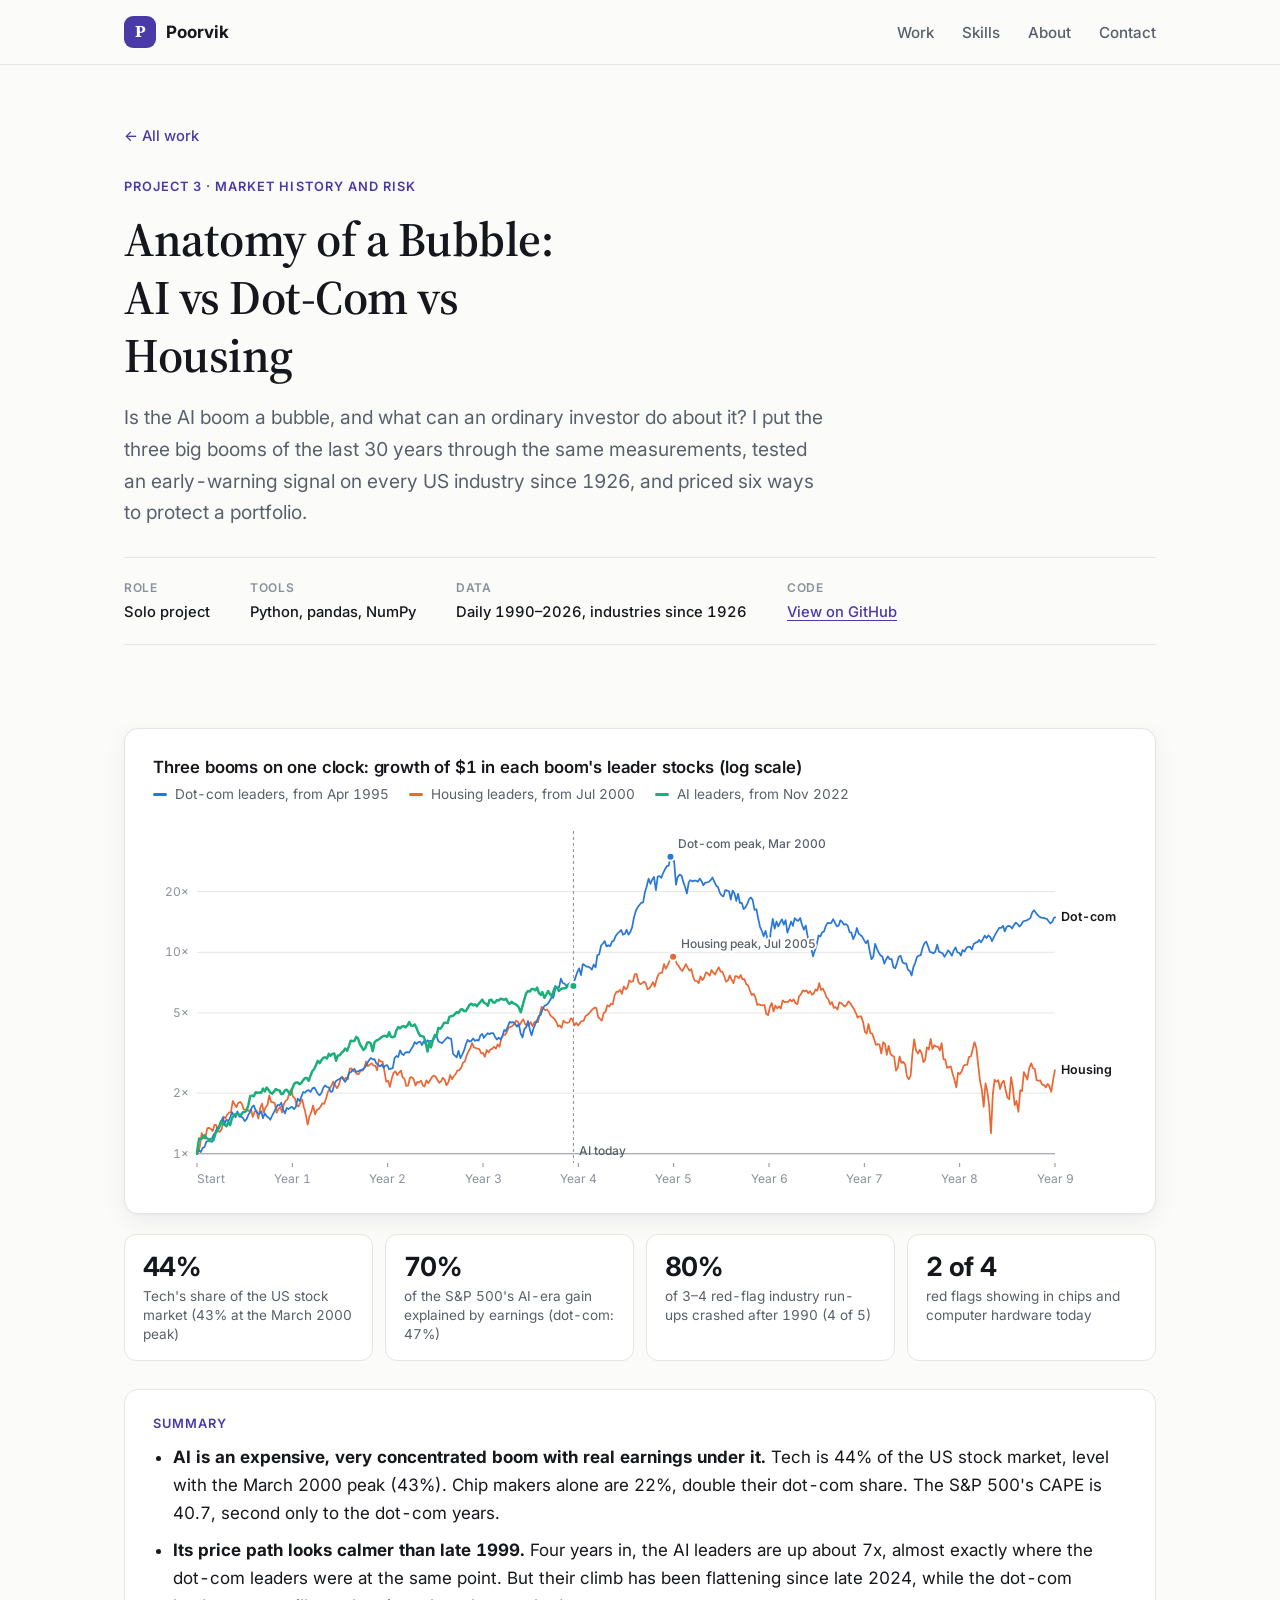
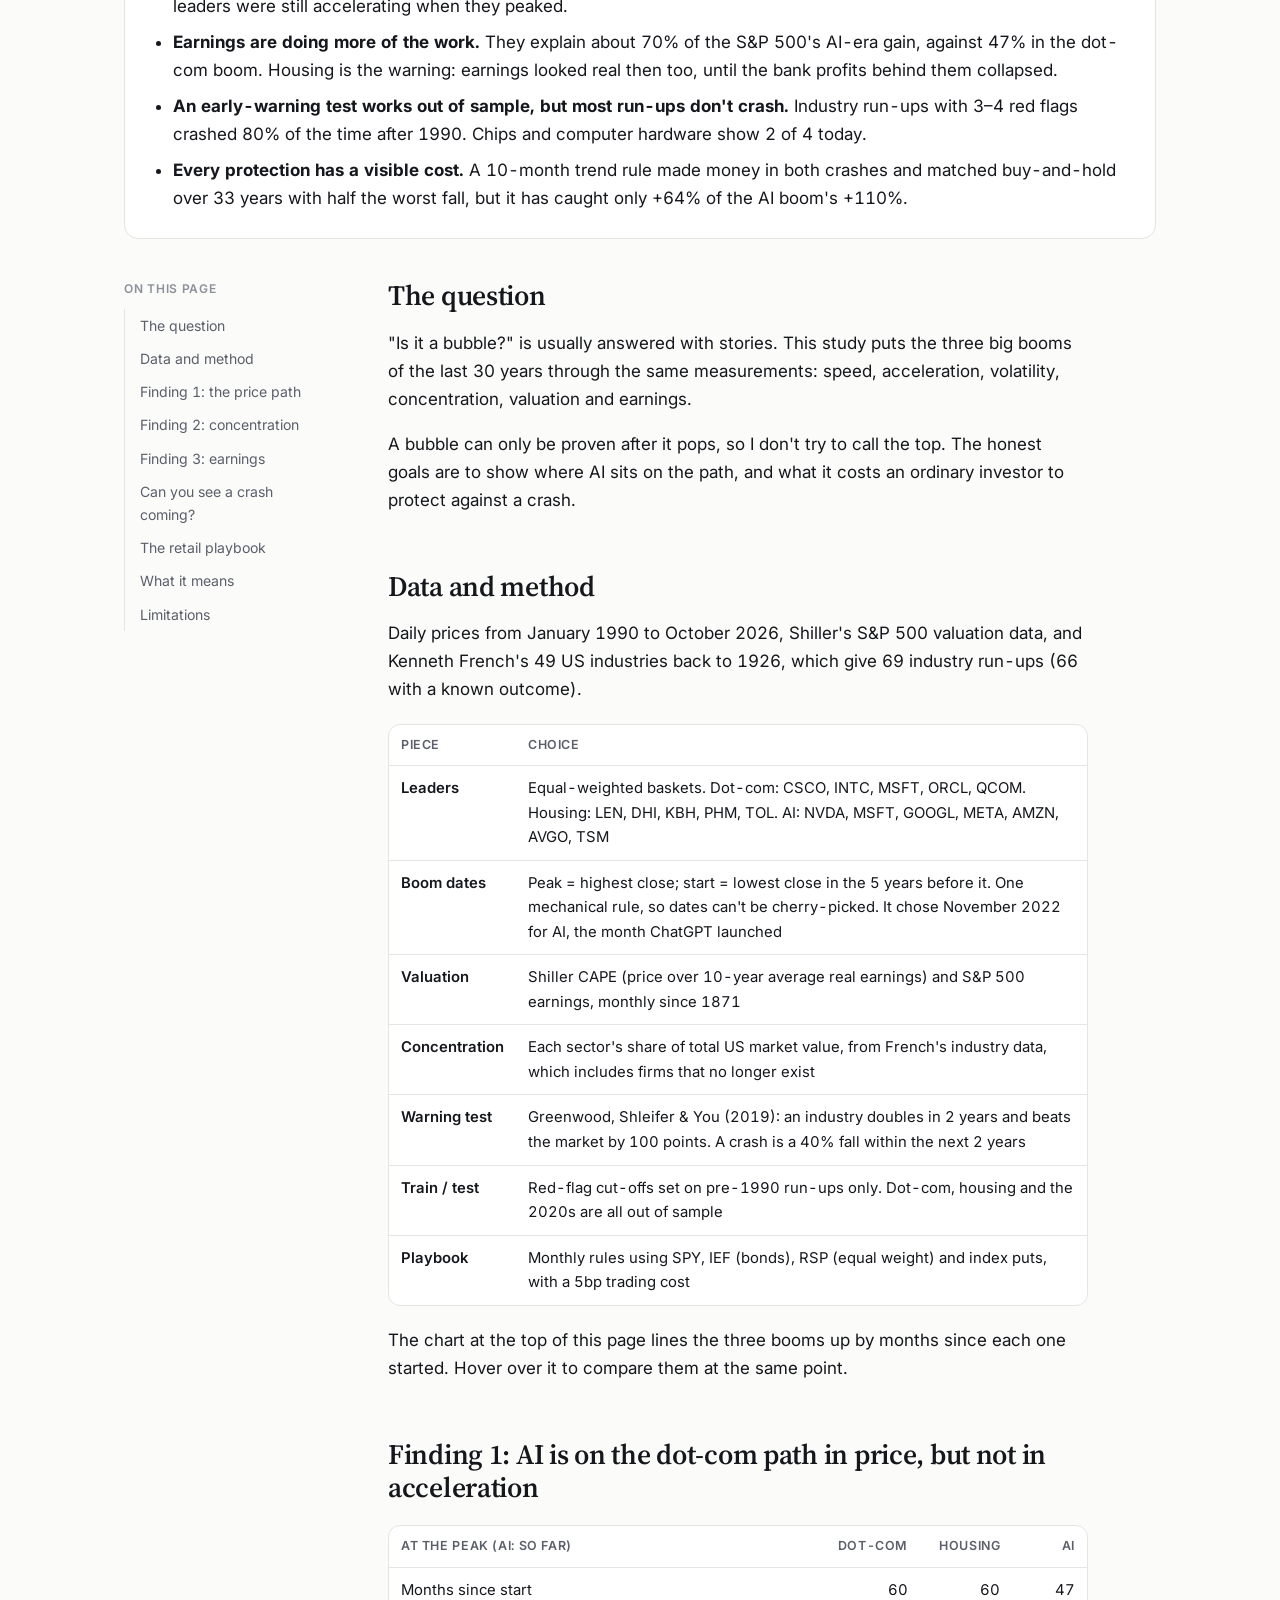
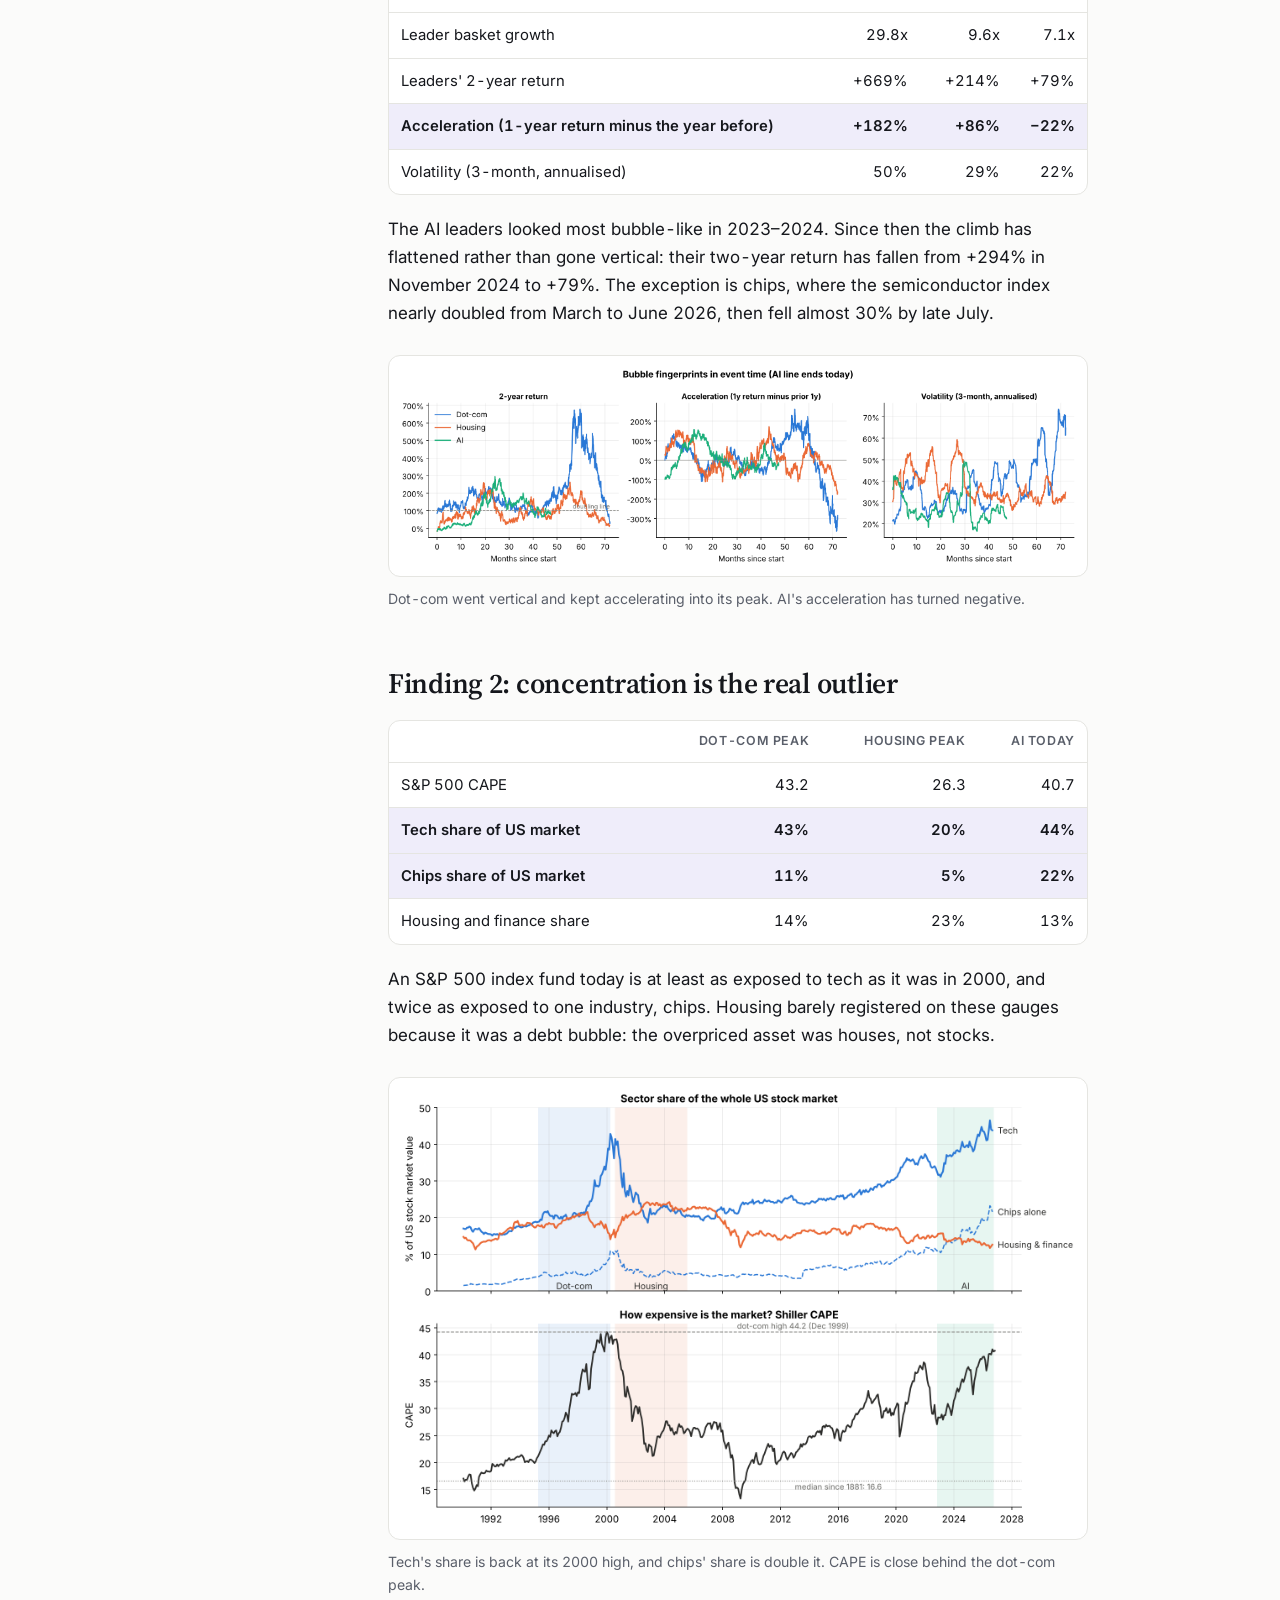
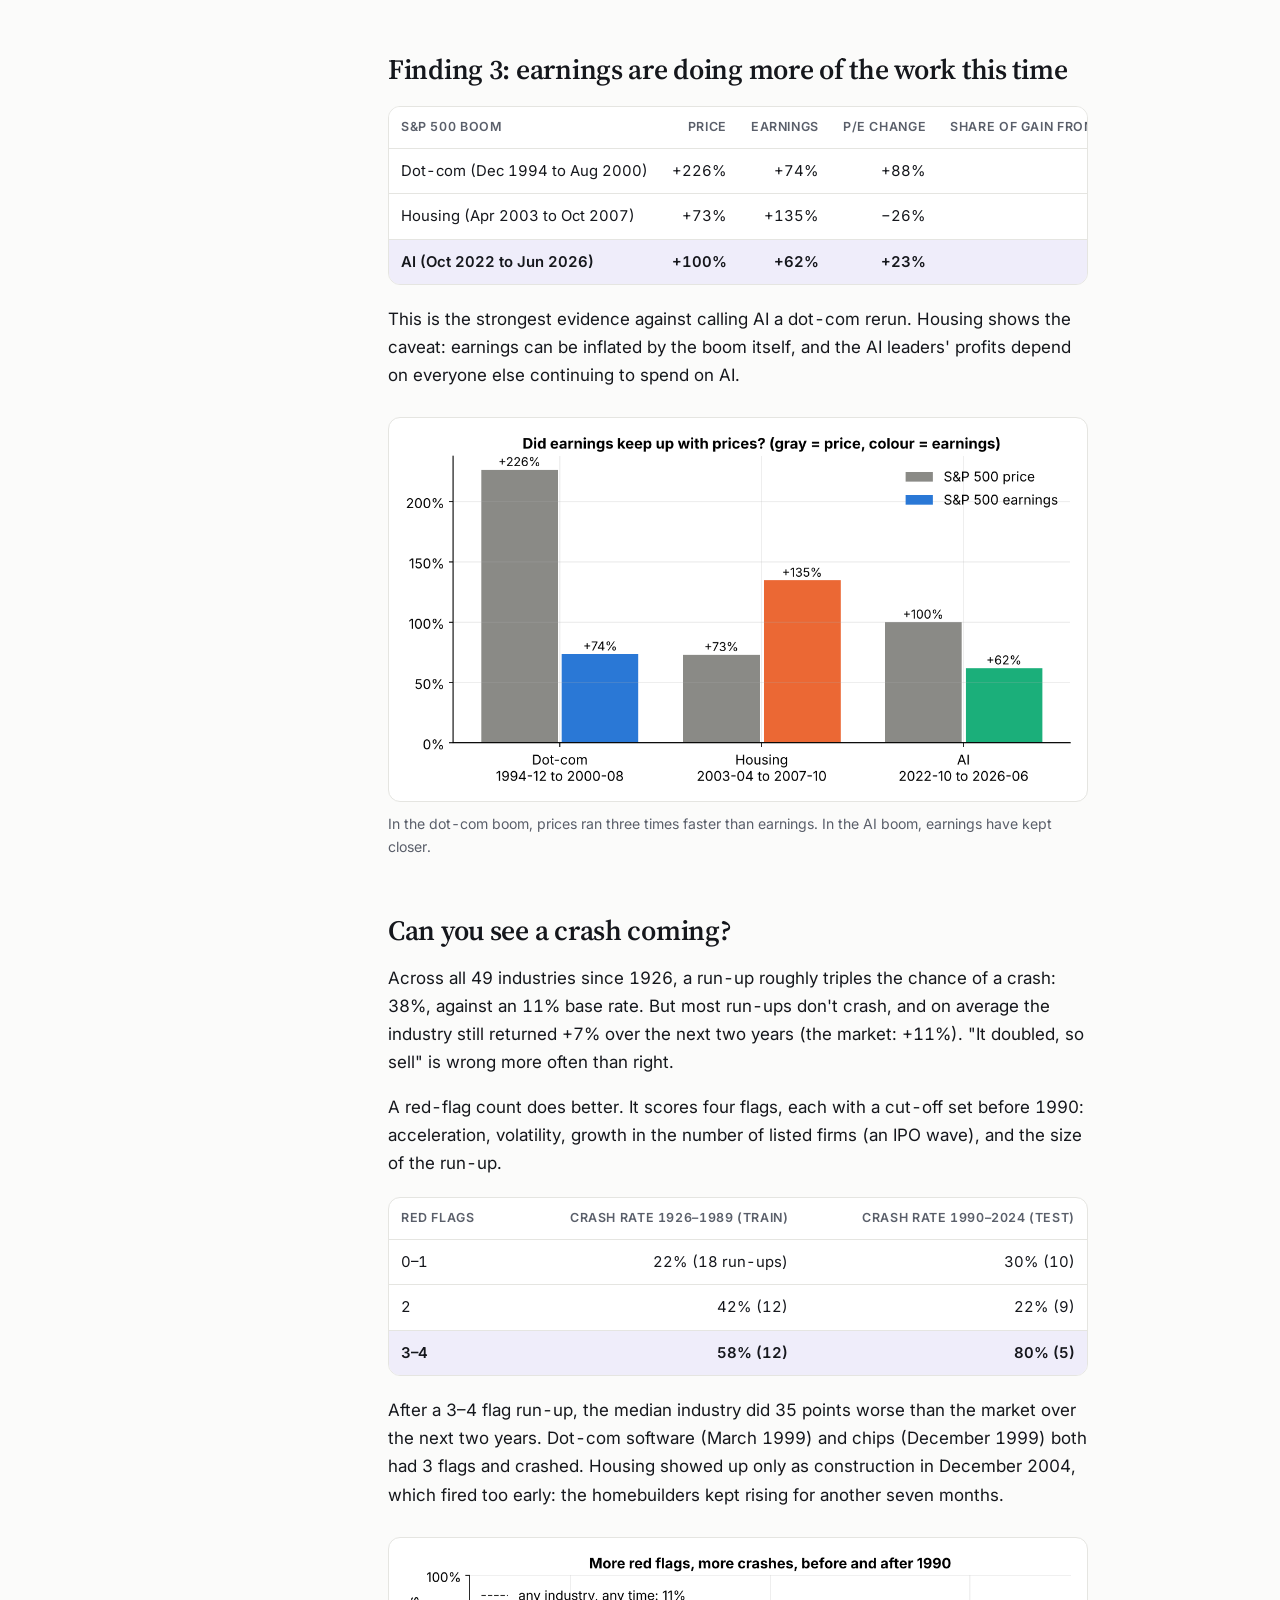
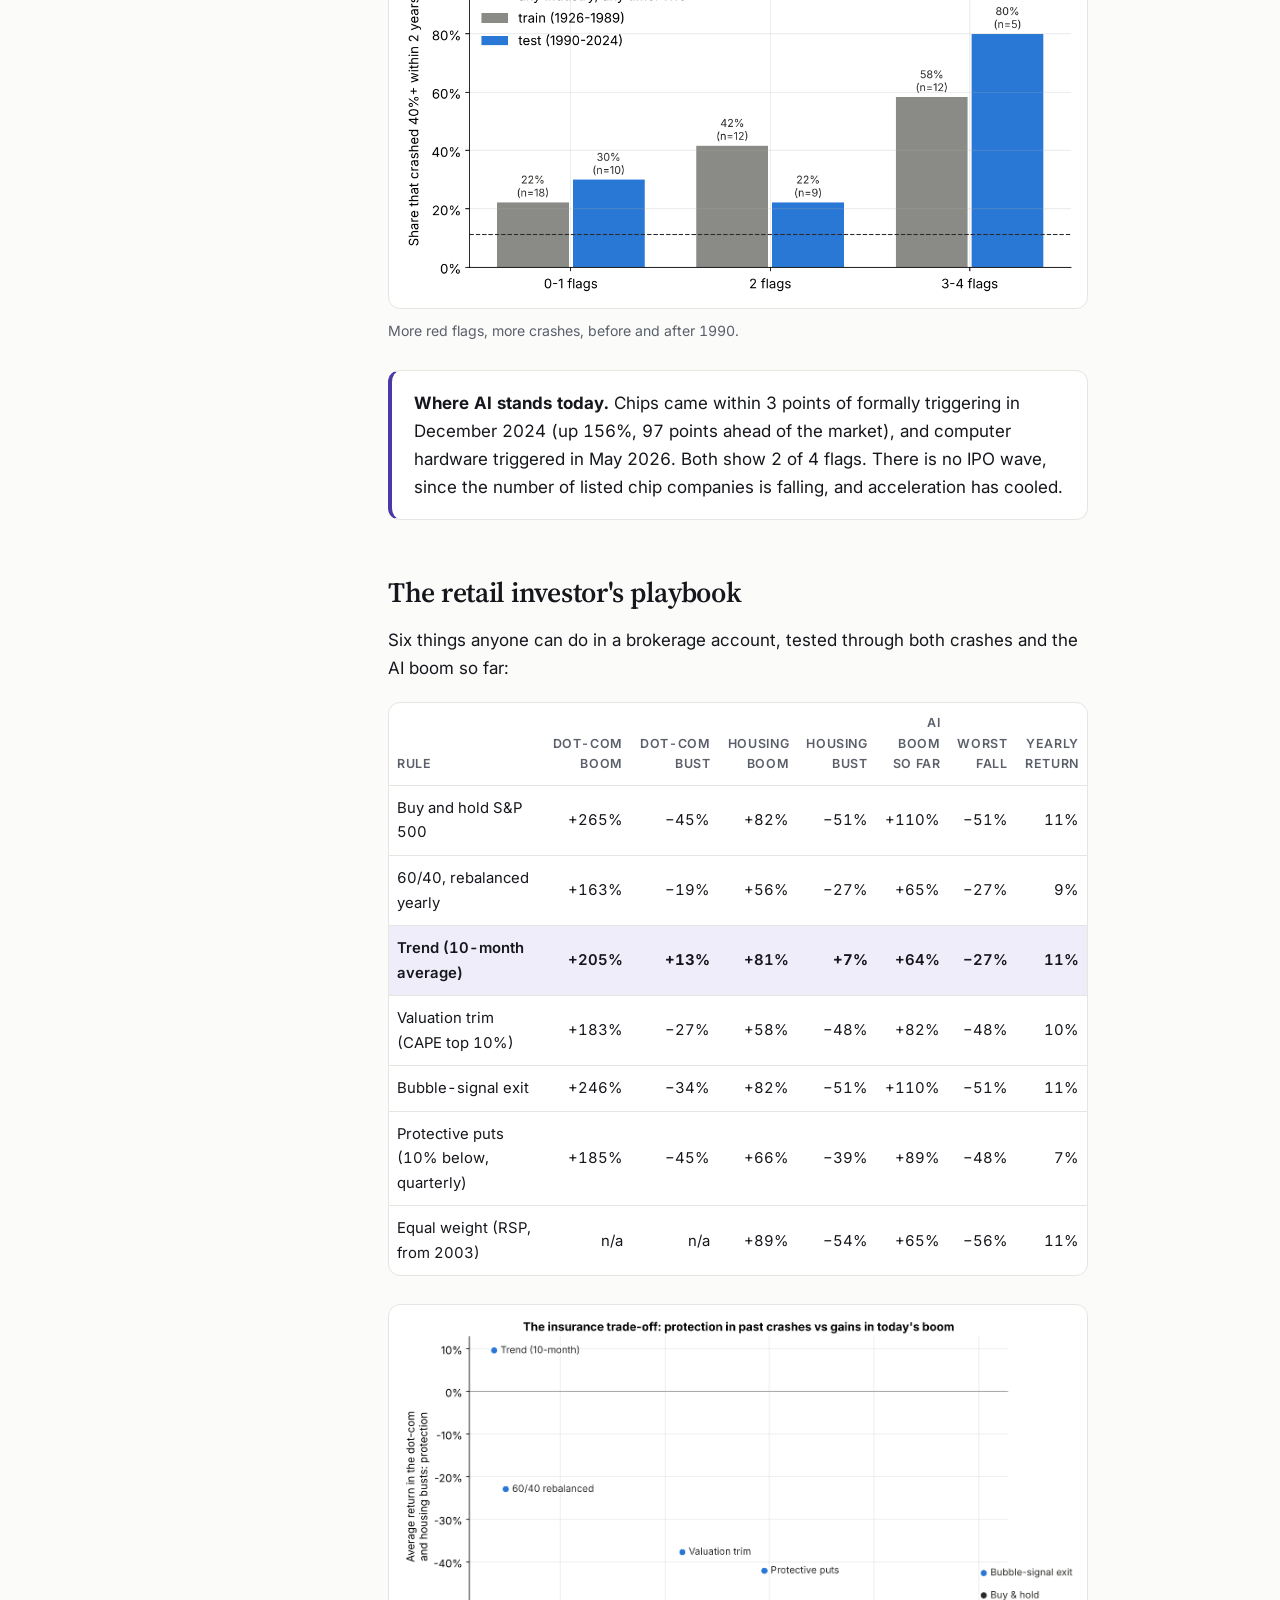
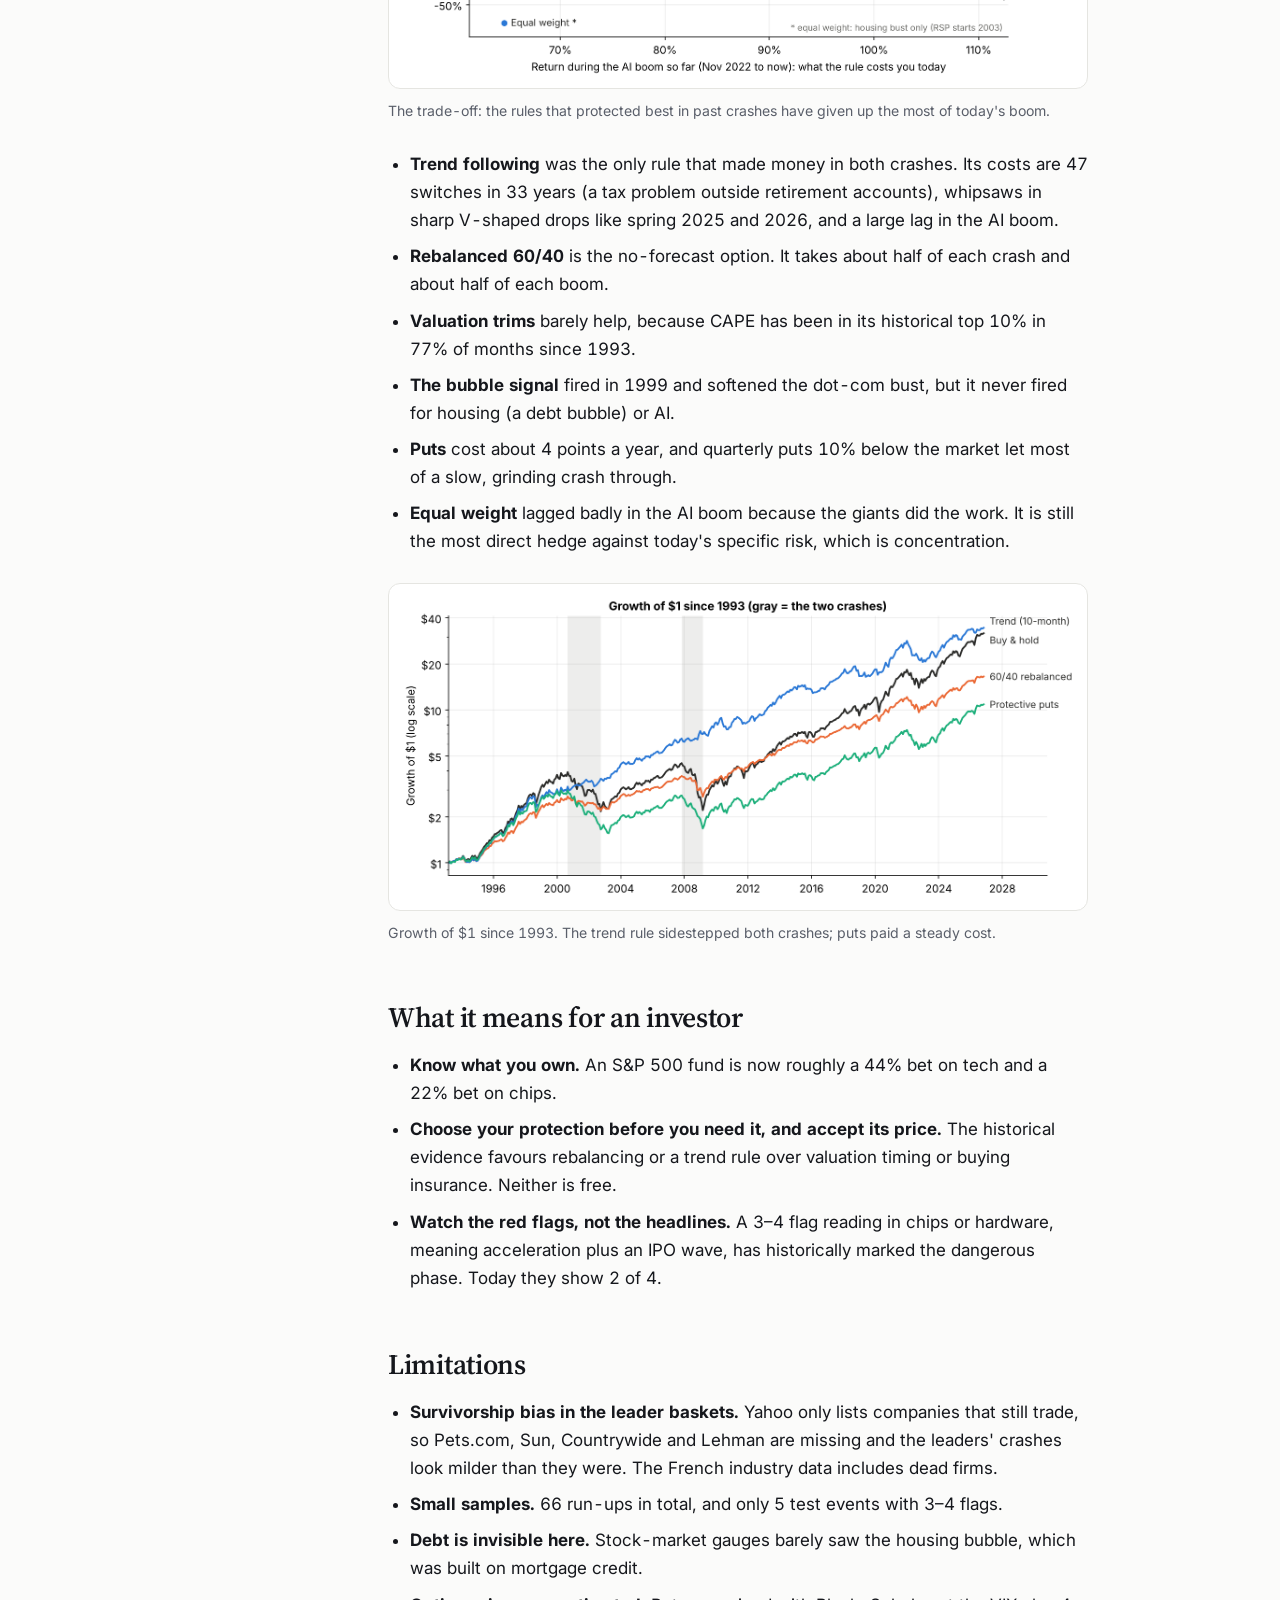
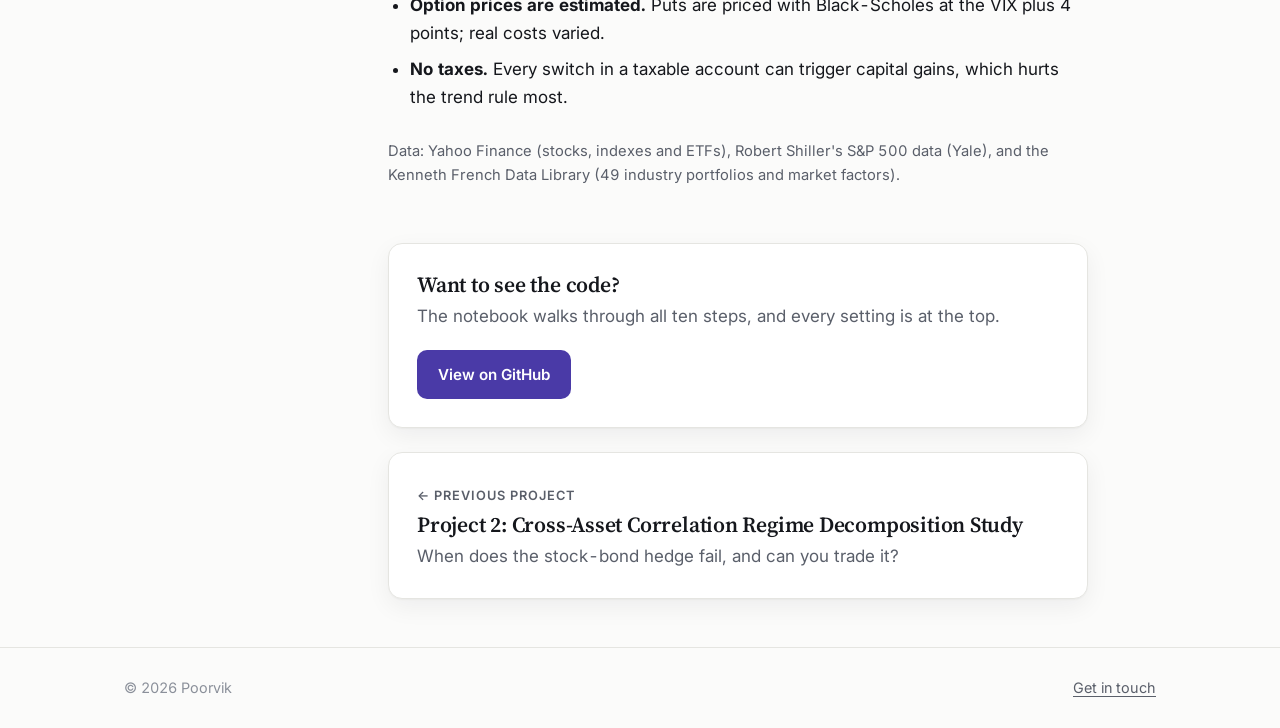
==== ai-bubble.html @ b63a6e94 "project 3 posting" ====
<!DOCTYPE html>
<html lang="en">
<head>
  <meta charset="utf-8">
  <meta name="viewport" content="width=device-width, initial-scale=1">
  <title>Anatomy of a Bubble: AI vs Dot-Com vs Housing | Poorvik</title>
  <meta name="description" content="Is the AI boom a bubble, and what can an ordinary investor do about it? Three booms measured with the same yardsticks, an early-warning test on 100 years of industry data, and a retail protection playbook.">

  <!-- Link preview for LinkedIn, Slack, iMessage etc. -->
  <meta property="og:type" content="article">
  <meta property="og:title" content="Anatomy of a Bubble: AI vs Dot-Com vs Housing | Poorvik">
  <meta property="og:description" content="Is the AI boom a bubble? Three booms on the same yardsticks, an early-warning test since 1926, and what protection really costs.">
  <meta property="og:url" content="https://poorvikmp.github.io/ai-bubble.html">
  <meta property="og:image" content="https://poorvikmp.github.io/images/og-image.png">
  <meta name="twitter:card" content="summary_large_image">

  <link rel="icon" href="favicon.svg" type="image/svg+xml">
  <link rel="preconnect" href="https://fonts.googleapis.com">
  <link rel="preconnect" href="https://fonts.gstatic.com" crossorigin>
  <link href="https://fonts.googleapis.com/css2?family=Inter:wght@400;500;600;700&family=Source+Serif+4:opsz,wght@8..60,600&display=swap" rel="stylesheet">
  <link rel="stylesheet" href="style.css">
</head>
<body>
  <a class="skip" href="#main">Skip to content</a>

  <header class="nav">
    <div class="wrap">
      <a class="brand" href="index.html"><span class="mark">P</span>Poorvik</a>
      <nav aria-label="Main">
        <ul>
          <li><a href="index.html#work">Work</a></li>
          <li class="hide-sm"><a href="index.html#skills">Skills</a></li>
          <li><a href="index.html#about">About</a></li>
          <li><a href="index.html#contact">Contact</a></li>
        </ul>
      </nav>
    </div>
  </header>

  <main id="main" class="wrap">

    <div class="case-head">
      <a class="back" href="index.html#work">← All work</a>
      <p class="eyebrow">Project 3 · Market history and risk</p>
      <h1>Anatomy of a Bubble: AI vs <span class="nowrap">Dot-Com</span> vs Housing</h1>
      <p class="lede">Is the AI boom a bubble, and what can an ordinary investor do about it? I put the three big booms of the last 30 years through the same measurements, tested an early-warning signal on every US industry since 1926, and priced six ways to protect a portfolio.</p>
      <dl class="meta">
        <div><dt>Role</dt><dd>Solo project</dd></div>
        <div><dt>Tools</dt><dd>Python, pandas, NumPy</dd></div>
        <div><dt>Data</dt><dd>Daily 1990–2026, industries since 1926</dd></div>
        <!-- EDIT: create this repo on GitHub so the link works -->
        <div><dt>Code</dt><dd><a href="https://github.com/poorvikmp/ai-bubble">View on GitHub</a></dd></div>
      </dl>
    </div>

    <!-- Interactive chart: hover (or tap) to compare the three booms at the same point -->
    <div class="hero-chart panel">
      <h2>Three booms on one clock: growth of $1 in each boom's leader stocks (log scale)</h2>
      <div class="chart-legend">
        <span><i class="sw s-dotcom"></i>Dot-com leaders, from Apr 1995</span>
        <span><i class="sw s-housing"></i>Housing leaders, from Jul 2000</span>
        <span><i class="sw s-ai"></i>AI leaders, from Nov 2022</span>
      </div>
      <div class="chart" data-race-chart></div>
    </div>

    <div class="stats">
      <div class="stat"><div class="num">44%</div><div class="label">Tech's share of the US stock market (43% at the March 2000 peak)</div></div>
      <div class="stat"><div class="num">70%</div><div class="label">of the S&amp;P 500's AI-era gain explained by earnings (dot-com: 47%)</div></div>
      <div class="stat"><div class="num">80%</div><div class="label">of 3–4 red-flag industry run-ups crashed after 1990 (4 of 5)</div></div>
      <div class="stat"><div class="num">2 of 4</div><div class="label">red flags showing in chips and computer hardware today</div></div>
    </div>

    <div class="tldr panel">
      <h2>Summary</h2>
      <ul>
        <li><strong>AI is an expensive, very concentrated boom with real earnings under it.</strong> Tech is 44% of the US stock market, level with the March 2000 peak (43%). Chip makers alone are 22%, double their dot-com share. The S&amp;P 500's CAPE is 40.7, second only to the dot-com years.</li>
        <li><strong>Its price path looks calmer than late 1999.</strong> Four years in, the AI leaders are up about 7x, almost exactly where the dot-com leaders were at the same point. But their climb has been flattening since late 2024, while the dot-com leaders were still accelerating when they peaked.</li>
        <li><strong>Earnings are doing more of the work.</strong> They explain about 70% of the S&amp;P 500's AI-era gain, against 47% in the dot-com boom. Housing is the warning: earnings looked real then too, until the bank profits behind them collapsed.</li>
        <li><strong>An early-warning test works out of sample, but most run-ups don't crash.</strong> Industry run-ups with 3–4 red flags crashed 80% of the time after 1990. Chips and computer hardware show 2 of 4 today.</li>
        <li><strong>Every protection has a visible cost.</strong> A 10-month trend rule made money in both crashes and matched buy-and-hold over 33 years with half the worst fall, but it has caught only +64% of the AI boom's +110%.</li>
      </ul>
    </div>

    <div class="case-body">
      <aside class="toc" aria-label="On this page">
        <p>On this page</p>
        <ol>
          <li><a href="#question">The question</a></li>
          <li><a href="#method">Data and method</a></li>
          <li><a href="#f1">Finding 1: the price path</a></li>
          <li><a href="#f2">Finding 2: concentration</a></li>
          <li><a href="#f3">Finding 3: earnings</a></li>
          <li><a href="#warning">Can you see a crash coming?</a></li>
          <li><a href="#playbook">The retail playbook</a></li>
          <li><a href="#meaning">What it means</a></li>
          <li><a href="#limits">Limitations</a></li>
        </ol>
      </aside>

      <article class="article">

        <h2 id="question">The question</h2>
        <p>"Is it a bubble?" is usually answered with stories. This study puts the three big booms of the last 30 years through the same measurements: speed, acceleration, volatility, concentration, valuation and earnings.</p>
        <p>A bubble can only be proven after it pops, so I don't try to call the top. The honest goals are to show where AI sits on the path, and what it costs an ordinary investor to protect against a crash.</p>

        <h2 id="method">Data and method</h2>
        <p>Daily prices from January 1990 to October 2026, Shiller's S&amp;P 500 valuation data, and Kenneth French's 49 US industries back to 1926, which give 69 industry run-ups (66 with a known outcome).</p>
        <div class="table-scroll">
          <table class="wrap-cells">
            <thead><tr><th>Piece</th><th>Choice</th></tr></thead>
            <tbody>
              <tr><td>Leaders</td><td>Equal-weighted baskets. Dot-com: CSCO, INTC, MSFT, ORCL, QCOM. Housing: LEN, DHI, KBH, PHM, TOL. AI: NVDA, MSFT, GOOGL, META, AMZN, AVGO, TSM</td></tr>
              <tr><td>Boom dates</td><td>Peak = highest close; start = lowest close in the 5 years before it. One mechanical rule, so dates can't be cherry-picked. It chose November 2022 for AI, the month ChatGPT launched</td></tr>
              <tr><td>Valuation</td><td>Shiller CAPE (price over 10-year average real earnings) and S&amp;P 500 earnings, monthly since 1871</td></tr>
              <tr><td>Concentration</td><td>Each sector's share of total US market value, from French's industry data, which includes firms that no longer exist</td></tr>
              <tr><td>Warning test</td><td>Greenwood, Shleifer &amp; You (2019): an industry doubles in 2 years and beats the market by 100 points. A crash is a 40% fall within the next 2 years</td></tr>
              <tr><td>Train / test</td><td>Red-flag cut-offs set on pre-1990 run-ups only. Dot-com, housing and the 2020s are all out of sample</td></tr>
              <tr><td>Playbook</td><td>Monthly rules using SPY, IEF (bonds), RSP (equal weight) and index puts, with a 5bp trading cost</td></tr>
            </tbody>
          </table>
        </div>
        <p>The chart at the top of this page lines the three booms up by months since each one started. Hover over it to compare them at the same point.</p>

        <h2 id="f1">Finding 1: AI is on the dot-com path in price, but not in acceleration</h2>
        <div class="table-scroll">
          <table>
            <thead><tr><th>At the peak (AI: so far)</th><th>Dot-com</th><th>Housing</th><th>AI</th></tr></thead>
            <tbody>
              <tr><td>Months since start</td><td>60</td><td>60</td><td>47</td></tr>
              <tr><td>Leader basket growth</td><td>29.8x</td><td>9.6x</td><td>7.1x</td></tr>
              <tr><td>Leaders' 2-year return</td><td>+669%</td><td>+214%</td><td>+79%</td></tr>
              <tr class="highlight"><td>Acceleration (1-year return minus the year before)</td><td>+182%</td><td>+86%</td><td>−22%</td></tr>
              <tr><td>Volatility (3-month, annualised)</td><td>50%</td><td>29%</td><td>22%</td></tr>
            </tbody>
          </table>
        </div>
        <p>The AI leaders looked most bubble-like in 2023–2024. Since then the climb has flattened rather than gone vertical: their two-year return has fallen from +294% in November 2024 to +79%. The exception is chips, where the semiconductor index nearly doubled from March to June 2026, then fell almost 30% by late July.</p>
        <figure>
          <img src="images/p3_2_fingerprints.png" alt="Three panels comparing the dot-com, housing and AI leaders by months since each boom started: two-year return, acceleration and volatility" loading="lazy">
          <figcaption>Dot-com went vertical and kept accelerating into its peak. AI's acceleration has turned negative.</figcaption>
        </figure>

        <h2 id="f2">Finding 2: concentration is the real outlier</h2>
        <div class="table-scroll">
          <table>
            <thead><tr><th></th><th>Dot-com peak</th><th>Housing peak</th><th>AI today</th></tr></thead>
            <tbody>
              <tr><td>S&amp;P 500 CAPE</td><td>43.2</td><td>26.3</td><td>40.7</td></tr>
              <tr class="highlight"><td>Tech share of US market</td><td>43%</td><td>20%</td><td>44%</td></tr>
              <tr class="highlight"><td>Chips share of US market</td><td>11%</td><td>5%</td><td>22%</td></tr>
              <tr><td>Housing and finance share</td><td>14%</td><td>23%</td><td>13%</td></tr>
            </tbody>
          </table>
        </div>
        <p>An S&amp;P 500 index fund today is at least as exposed to tech as it was in 2000, and twice as exposed to one industry, chips. Housing barely registered on these gauges because it was a debt bubble: the overpriced asset was houses, not stocks.</p>
        <figure>
          <img src="images/p3_3_concentration_valuation.png" alt="Two panels from 1990 to 2026: tech, chips and housing-and-finance shares of the US stock market, and the Shiller CAPE ratio, with the three booms shaded" loading="lazy">
          <figcaption>Tech's share is back at its 2000 high, and chips' share is double it. CAPE is close behind the dot-com peak.</figcaption>
        </figure>

        <h2 id="f3">Finding 3: earnings are doing more of the work this time</h2>
        <div class="table-scroll">
          <table>
            <thead><tr><th>S&amp;P 500 boom</th><th>Price</th><th>Earnings</th><th>P/E change</th><th>Share of gain from earnings</th></tr></thead>
            <tbody>
              <tr><td>Dot-com (Dec 1994 to Aug 2000)</td><td>+226%</td><td>+74%</td><td>+88%</td><td>47%</td></tr>
              <tr><td>Housing (Apr 2003 to Oct 2007)</td><td>+73%</td><td>+135%</td><td>−26%</td><td>156%</td></tr>
              <tr class="highlight"><td>AI (Oct 2022 to Jun 2026)</td><td>+100%</td><td>+62%</td><td>+23%</td><td>70%</td></tr>
            </tbody>
          </table>
        </div>
        <p>This is the strongest evidence against calling AI a dot-com rerun. Housing shows the caveat: earnings can be inflated by the boom itself, and the AI leaders' profits depend on everyone else continuing to spend on AI.</p>
        <figure>
          <img src="images/p3_4_earnings_vs_price.png" alt="Bar chart of S&amp;P 500 price and earnings growth in the dot-com, housing and AI booms" loading="lazy">
          <figcaption>In the dot-com boom, prices ran three times faster than earnings. In the AI boom, earnings have kept closer.</figcaption>
        </figure>

        <h2 id="warning">Can you see a crash coming?</h2>
        <p>Across all 49 industries since 1926, a run-up roughly triples the chance of a crash: 38%, against an 11% base rate. But most run-ups don't crash, and on average the industry still returned +7% over the next two years (the market: +11%). "It doubled, so sell" is wrong more often than right.</p>
        <p>A red-flag count does better. It scores four flags, each with a cut-off set before 1990: acceleration, volatility, growth in the number of listed firms (an IPO wave), and the size of the run-up.</p>
        <div class="table-scroll">
          <table>
            <thead><tr><th>Red flags</th><th>Crash rate 1926–1989 (train)</th><th>Crash rate 1990–2024 (test)</th></tr></thead>
            <tbody>
              <tr><td>0–1</td><td>22% (18 run-ups)</td><td>30% (10)</td></tr>
              <tr><td>2</td><td>42% (12)</td><td>22% (9)</td></tr>
              <tr class="highlight"><td>3–4</td><td>58% (12)</td><td>80% (5)</td></tr>
            </tbody>
          </table>
        </div>
        <p>After a 3–4 flag run-up, the median industry did 35 points worse than the market over the next two years. Dot-com software (March 1999) and chips (December 1999) both had 3 flags and crashed. Housing showed up only as construction in December 2004, which fired too early: the homebuilders kept rising for another seven months.</p>
        <figure>
          <img src="images/p3_5_warning_test.png" alt="Bar chart of the share of industry run-ups that crashed 40% within two years, by number of red flags, for 1926 to 1989 and 1990 to 2024" loading="lazy">
          <figcaption>More red flags, more crashes, before and after 1990.</figcaption>
        </figure>
        <div class="callout">
          <p><strong>Where AI stands today.</strong> Chips came within 3 points of formally triggering in December 2024 (up 156%, 97 points ahead of the market), and computer hardware triggered in May 2026. Both show 2 of 4 flags. There is no IPO wave, since the number of listed chip companies is falling, and acceleration has cooled.</p>
        </div>

        <h2 id="playbook">The retail investor's playbook</h2>
        <p>Six things anyone can do in a brokerage account, tested through both crashes and the AI boom so far:</p>
        <div class="table-scroll">
          <table class="compact">
            <thead><tr><th>Rule</th><th><span class="nowrap">Dot-com</span> boom</th><th><span class="nowrap">Dot-com</span> bust</th><th>Housing boom</th><th>Housing bust</th><th>AI boom so far</th><th>Worst fall</th><th>Yearly return</th></tr></thead>
            <tbody>
              <tr><td>Buy and hold S&amp;P 500</td><td>+265%</td><td>−45%</td><td>+82%</td><td>−51%</td><td>+110%</td><td>−51%</td><td>11%</td></tr>
              <tr><td>60/40, rebalanced yearly</td><td>+163%</td><td>−19%</td><td>+56%</td><td>−27%</td><td>+65%</td><td>−27%</td><td>9%</td></tr>
              <tr class="highlight"><td>Trend (10-month average)</td><td>+205%</td><td><strong>+13%</strong></td><td>+81%</td><td><strong>+7%</strong></td><td>+64%</td><td>−27%</td><td>11%</td></tr>
              <tr><td>Valuation trim (CAPE top 10%)</td><td>+183%</td><td>−27%</td><td>+58%</td><td>−48%</td><td>+82%</td><td>−48%</td><td>10%</td></tr>
              <tr><td>Bubble-signal exit</td><td>+246%</td><td>−34%</td><td>+82%</td><td>−51%</td><td>+110%</td><td>−51%</td><td>11%</td></tr>
              <tr><td>Protective puts (10% below, quarterly)</td><td>+185%</td><td>−45%</td><td>+66%</td><td>−39%</td><td>+89%</td><td>−48%</td><td>7%</td></tr>
              <tr><td>Equal weight (RSP, from 2003)</td><td>n/a</td><td>n/a</td><td>+89%</td><td>−54%</td><td>+65%</td><td>−56%</td><td>11%</td></tr>
            </tbody>
          </table>
        </div>
        <figure>
          <img src="images/p3_6_playbook_tradeoff.png" alt="Scatter chart of each rule's average return in the two crashes against its return in the AI boom so far" loading="lazy">
          <figcaption>The trade-off: the rules that protected best in past crashes have given up the most of today's boom.</figcaption>
        </figure>
        <ul>
          <li><strong>Trend following</strong> was the only rule that made money in both crashes. Its costs are 47 switches in 33 years (a tax problem outside retirement accounts), whipsaws in sharp V-shaped drops like spring 2025 and 2026, and a large lag in the AI boom.</li>
          <li><strong>Rebalanced 60/40</strong> is the no-forecast option. It takes about half of each crash and about half of each boom.</li>
          <li><strong>Valuation trims</strong> barely help, because CAPE has been in its historical top 10% in 77% of months since 1993.</li>
          <li><strong>The bubble signal</strong> fired in 1999 and softened the dot-com bust, but it never fired for housing (a debt bubble) or AI.</li>
          <li><strong>Puts</strong> cost about 4 points a year, and quarterly puts 10% below the market let most of a slow, grinding crash through.</li>
          <li><strong>Equal weight</strong> lagged badly in the AI boom because the giants did the work. It is still the most direct hedge against today's specific risk, which is concentration.</li>
        </ul>
        <figure>
          <img src="images/p3_7_playbook_growth.png" alt="Growth of $1 since 1993 for trend following, buy and hold, rebalanced 60/40 and protective puts, log scale, with the two crashes shaded" loading="lazy">
          <figcaption>Growth of $1 since 1993. The trend rule sidestepped both crashes; puts paid a steady cost.</figcaption>
        </figure>

        <h2 id="meaning">What it means for an investor</h2>
        <ul>
          <li><strong>Know what you own.</strong> An S&amp;P 500 fund is now roughly a 44% bet on tech and a 22% bet on chips.</li>
          <li><strong>Choose your protection before you need it, and accept its price.</strong> The historical evidence favours rebalancing or a trend rule over valuation timing or buying insurance. Neither is free.</li>
          <li><strong>Watch the red flags, not the headlines.</strong> A 3–4 flag reading in chips or hardware, meaning acceleration plus an IPO wave, has historically marked the dangerous phase. Today they show 2 of 4.</li>
        </ul>

        <h2 id="limits">Limitations</h2>
        <ul>
          <li><strong>Survivorship bias in the leader baskets.</strong> Yahoo only lists companies that still trade, so Pets.com, Sun, Countrywide and Lehman are missing and the leaders' crashes look milder than they were. The French industry data includes dead firms.</li>
          <li><strong>Small samples.</strong> 66 run-ups in total, and only 5 test events with 3–4 flags.</li>
          <li><strong>Debt is invisible here.</strong> Stock-market gauges barely saw the housing bubble, which was built on mortgage credit.</li>
          <li><strong>Option prices are estimated.</strong> Puts are priced with Black-Scholes at the VIX plus 4 points; real costs varied.</li>
          <li><strong>No taxes.</strong> Every switch in a taxable account can trigger capital gains, which hurts the trend rule most.</li>
        </ul>
        <p style="color:var(--muted);font-size:.92rem;margin-top:28px">Data: Yahoo Finance (stocks, indexes and ETFs), Robert Shiller's S&amp;P 500 data (Yale), and the Kenneth French Data Library (49 industry portfolios and market factors).</p>

        <div class="next-project panel">
          <div>
            <h3>Want to see the code?</h3>
            <p>The notebook walks through all ten steps, and every setting is at the top.</p>
          </div>
          <!-- EDIT: create this repo on GitHub so the link works -->
          <a class="btn btn-primary" href="https://github.com/poorvikmp/ai-bubble">View on GitHub</a>
        </div>

        <a class="next-project panel pager" href="cross-asset-events.html">
          <div>
            <p class="eyebrow" style="margin-bottom:6px">← Previous project</p>
            <h3>Project 2: Cross-Asset Correlation Regime Decomposition Study</h3>
            <p>When does the stock-bond hedge fail, and can you trade it?</p>
          </div>
        </a>

      </article>
    </div>
  </main>

  <footer>
    <div class="wrap">
      <span>© 2026 Poorvik</span>
      <a href="index.html#contact">Get in touch</a>
    </div>
  </footer>

  <script src="race-data.js"></script>
  <script src="race-chart.js"></script>
</body>
</html>
---- style.css ----
/* ============================================================
   One stylesheet for the whole site.

   How it's organised:
   1. Design tokens (colours, fonts, spacing) - change these first
   2. Base elements (body, links, headings)
   3. Layout pieces (nav, sections, footer)
   4. Components (buttons, cards, stats, tables, charts)
   5. Page-specific bits (home, case study)
   ============================================================ */

/* ---------- 1. Design tokens ---------- */
:root {
  --bg: #fbfbfa;
  --surface: #ffffff;
  --text: #15171c;
  --muted: #5a5f6a;
  --faint: #8b909a;
  --border: #e5e5e1;
  --accent: #4a3aa7;          /* matches the purple in the backtest charts */
  --accent-hover: #3b2e8a;
  --accent-soft: #efedfa;
  --series-v2: #4a3aa7;
  --series-b: #eb6834;        /* 60/40 is orange in every chart */
  --series-growth: #2a78d6;   /* Project 2: growth regime */
  --series-infl: #eb6834;     /* Project 2: inflation regime */
  --series-dotcom: #2a78d6;   /* Project 3: dot-com leaders */
  --series-housing: #eb6834;  /* Project 3: housing leaders */
  --series-ai: #1baf7a;       /* Project 3: AI leaders */
  --band: rgba(74, 58, 167, 0.06);
  --shadow: 0 1px 2px rgba(20, 20, 30, .04), 0 8px 24px rgba(20, 20, 30, .06);

  --font-body: "Inter", -apple-system, BlinkMacSystemFont, "Segoe UI", Roboto, sans-serif;
  --font-display: "Source Serif 4", Georgia, "Times New Roman", serif;

  --max: 1080px;              /* page width */
  --read: 700px;              /* comfortable reading width */
  --radius: 14px;
}

@media (prefers-color-scheme: dark) {
  :root {
    --bg: #111317;
    --surface: #181b21;
    --text: #eceef1;
    --muted: #a4a9b3;
    --faint: #767c87;
    --border: #2a2e36;
    --accent: #a69df2;
    --accent-hover: #c1bbf7;
    --accent-soft: #23203b;
    --series-v2: #9085e9;
    --series-b: #d95926;
    --series-growth: #3987e5;
    --series-infl: #d95926;
    --series-dotcom: #3987e5;
    --series-housing: #d95926;
    --series-ai: #199e70;
    --band: rgba(166, 157, 242, 0.07);
    --shadow: 0 1px 2px rgba(0, 0, 0, .3), 0 8px 24px rgba(0, 0, 0, .25);
  }
}

/* ---------- 2. Base ---------- */
* { box-sizing: border-box; }
html { scroll-behavior: smooth; scroll-padding-top: 80px; }

body {
  margin: 0;
  background: var(--bg);
  color: var(--text);
  font-family: var(--font-body);
  font-size: 17px;
  line-height: 1.65;
  -webkit-font-smoothing: antialiased;
  font-feature-settings: "tnum" 1;   /* numbers line up in columns */
}

a { color: var(--accent); text-underline-offset: 3px; }
a:hover { color: var(--accent-hover); }
:focus-visible { outline: 2px solid var(--accent); outline-offset: 3px; border-radius: 4px; }
img { max-width: 100%; height: auto; display: block; }

h1, h2, h3 { line-height: 1.2; margin: 0; letter-spacing: -0.01em; }
h1, h2 { font-family: var(--font-display); font-weight: 600; }
h3 { font-size: 1.1rem; font-weight: 600; }
p { margin: 0 0 1em; }

.wrap { max-width: var(--max); margin: 0 auto; padding: 0 24px; }

.eyebrow {
  font-size: .8rem; font-weight: 600; letter-spacing: .08em; text-transform: uppercase;
  color: var(--accent); margin: 0 0 14px;
}

.skip { position: absolute; left: -999px; }
.skip:focus { left: 16px; top: 12px; background: var(--surface); padding: 8px 12px; z-index: 10; }

/* ---------- 3. Layout ---------- */
.nav {
  position: sticky; top: 0; z-index: 5;
  background: color-mix(in srgb, var(--bg) 85%, transparent);
  backdrop-filter: saturate(1.4) blur(10px);
  -webkit-backdrop-filter: saturate(1.4) blur(10px);
  border-bottom: 1px solid var(--border);
}
.nav .wrap { display: flex; justify-content: space-between; align-items: center; height: 64px; }
.brand { display: flex; align-items: center; gap: 10px; font-weight: 700; color: var(--text); text-decoration: none; }
.brand .mark {
  width: 32px; height: 32px; border-radius: 9px; display: grid; place-items: center;
  background: var(--accent); color: #fff; font-family: var(--font-display); font-size: 1.05rem;
}
.nav ul { list-style: none; display: flex; align-items: center; gap: 28px; margin: 0; padding: 0; }
.nav ul a { color: var(--muted); text-decoration: none; font-size: .95rem; font-weight: 500; }
.nav ul a:hover { color: var(--text); }

section { padding: 72px 0; }
.section-head { margin-bottom: 32px; }
.section-head h2 { font-size: 2rem; }
.section-head p { color: var(--muted); margin: 8px 0 0; max-width: 600px; }

footer { border-top: 1px solid var(--border); padding: 28px 0; color: var(--faint); font-size: .9rem; }
footer .wrap { display: flex; justify-content: space-between; gap: 16px; flex-wrap: wrap; }
footer a { color: var(--muted); }

/* ---------- 4. Components ---------- */
.btn {
  display: inline-flex; align-items: center; gap: 8px;
  padding: 11px 20px; border-radius: 10px; font-weight: 600; font-size: .95rem;
  text-decoration: none; border: 1px solid transparent; transition: background .15s, border-color .15s, transform .15s;
}
.btn-primary { background: var(--accent); color: #fff; }
.btn-primary:hover { background: var(--accent-hover); color: #fff; }
@media (prefers-color-scheme: dark) { .btn-primary, .btn-primary:hover { color: #111317; } }
.btn-ghost { border-color: var(--border); color: var(--text); background: var(--surface); }
.btn-ghost:hover { border-color: var(--faint); color: var(--text); }
.btn svg { width: 18px; height: 18px; }

.icon-links { display: flex; gap: 8px; }
.icon-links a {
  width: 42px; height: 42px; display: grid; place-items: center; border-radius: 10px;
  border: 1px solid var(--border); color: var(--muted); background: var(--surface);
}
.icon-links a:hover { color: var(--text); border-color: var(--faint); }
.icon-links svg { width: 19px; height: 19px; }

.tags { display: flex; flex-wrap: wrap; gap: 6px; margin: 0; padding: 0; list-style: none; }
.tags li {
  font-size: .78rem; font-weight: 500; padding: 3px 10px; border-radius: 99px;
  background: var(--accent-soft); color: var(--accent);
}

.panel {
  background: var(--surface); border: 1px solid var(--border);
  border-radius: var(--radius); box-shadow: var(--shadow);
}

/* Key numbers */
.stats { display: grid; grid-template-columns: repeat(auto-fit, minmax(150px, 1fr)); gap: 12px; }
.stat { padding: 16px 18px; border: 1px solid var(--border); border-radius: 12px; background: var(--surface); }
.stat .num { font-size: 1.65rem; font-weight: 700; letter-spacing: -0.02em; line-height: 1.2; white-space: nowrap; }
.stat .label { font-size: .85rem; color: var(--muted); margin-top: 4px; line-height: 1.4; }

/* Growth chart (drawn by chart.js) */
.chart { position: relative; }
.chart svg { display: block; overflow: visible; }
.chart-legend { display: flex; gap: 4px 20px; font-size: .85rem; color: var(--muted); margin-bottom: 8px; flex-wrap: wrap; }
.chart-legend span { display: inline-flex; align-items: center; gap: 8px; }
.sw { display: inline-block; width: 14px; height: 3px; border-radius: 2px; }
.sw.s-v2 { background: var(--series-v2); }
.sw.s-b { background: var(--series-b); }
.sw.s-growth { background: var(--series-growth); height: 10px; width: 10px; }
.sw.s-infl { background: var(--series-infl); height: 10px; width: 10px; }
.c-area { stroke: none; fill-opacity: .22; }
.c-area.s-growth { fill: var(--series-growth); }
.c-area.s-infl { fill: var(--series-infl); }
.c-line.s-growth { stroke: var(--series-growth); stroke-width: 1.5; }
.c-line.s-infl { stroke: var(--series-infl); stroke-width: 1.5; }
.c-dot.s-growth { fill: var(--series-growth); }
.c-dot.s-infl { fill: var(--series-infl); }
.c-zero { stroke: var(--muted); stroke-width: 1; }
.sw.s-dotcom { background: var(--series-dotcom); }
.sw.s-housing { background: var(--series-housing); }
.sw.s-ai { background: var(--series-ai); }
.c-line.s-dotcom { stroke: var(--series-dotcom); stroke-width: 1.75; }
.c-line.s-housing { stroke: var(--series-housing); stroke-width: 1.75; }
.c-line.s-ai { stroke: var(--series-ai); stroke-width: 2.5; }
.c-dot.s-dotcom { fill: var(--series-dotcom); }
.c-dot.s-housing { fill: var(--series-housing); }
.c-dot.s-ai { fill: var(--series-ai); }
.c-line { fill: none; stroke-width: 2; stroke-linejoin: round; stroke-linecap: round; }
.c-line.s-v2 { stroke: var(--series-v2); }
.c-line.s-b { stroke: var(--series-b); }
.c-dot { stroke: var(--surface); stroke-width: 2; }
.c-dot.s-v2 { fill: var(--series-v2); }
.c-dot.s-b { fill: var(--series-b); }
.c-band { fill: var(--band); }
.c-grid { stroke: var(--border); stroke-width: 1; }
.c-base { stroke: var(--faint); stroke-width: 1; }
.c-cross { stroke: var(--faint); stroke-width: 1; stroke-dasharray: 3 3; }
.c-tick { fill: var(--faint); font-size: 12px; }
.c-note { fill: var(--muted); font-size: 12px; font-weight: 500; }
.c-end { fill: var(--text); font-size: 12.5px; font-weight: 600; }
.nowrap { white-space: nowrap; }
.c-halo { paint-order: stroke; stroke: var(--surface); stroke-width: 4px; stroke-linejoin: round; }
.c-tip {
  position: absolute; pointer-events: none; min-width: 168px;
  background: var(--surface); border: 1px solid var(--border); border-radius: 10px;
  box-shadow: var(--shadow); padding: 10px 12px; font-size: .85rem; line-height: 1.5;
}
.c-tip strong { display: block; margin-bottom: 4px; }
.c-tip span { display: flex; align-items: center; gap: 8px; color: var(--muted); }
.c-tip b { margin-left: auto; color: var(--text); padding-left: 12px; }

/* Tables */
.table-scroll { overflow-x: auto; margin: 20px 0; border: 1px solid var(--border); border-radius: 12px; background: var(--surface); }
table { border-collapse: collapse; width: 100%; font-size: .93rem; }
th, td { padding: 10px 12px; text-align: right; white-space: nowrap; }
th { font-size: .78rem; font-weight: 600; text-transform: uppercase; letter-spacing: .05em; color: var(--muted); border-bottom: 1px solid var(--border); }
td { border-bottom: 1px solid var(--border); }
tr:last-child td { border-bottom: 0; }
th:first-child, td:first-child { text-align: left; }
tr.highlight td { background: var(--accent-soft); font-weight: 600; }

/* Figures */
figure { margin: 28px 0; }
figure img { border: 1px solid var(--border); border-radius: 12px; background: #fff; padding: 8px; }
figcaption { font-size: .88rem; color: var(--muted); margin-top: 10px; }

.callout {
  border: 1px solid var(--border); border-left: 4px solid var(--accent);
  background: var(--surface); padding: 18px 22px; border-radius: 12px; margin: 28px 0;
}
.callout p:last-child { margin: 0; }

/* Entrance animation, skipped for people who prefer less motion */
@media (prefers-reduced-motion: no-preference) {
  .rise { animation: rise .6s ease-out both; }
  .rise.d1 { animation-delay: .08s; }
  .rise.d2 { animation-delay: .16s; }
  .rise.d3 { animation-delay: .24s; }
  @keyframes rise { from { opacity: 0; transform: translateY(10px); } to { opacity: 1; transform: none; } }
}

/* ---------- 5a. Home page ---------- */
.hero { padding-top: 96px; padding-bottom: 40px; }
.hero h1 { font-size: clamp(2.3rem, 5.4vw, 3.6rem); max-width: 17ch; }
.hero .lede { font-size: 1.2rem; color: var(--muted); max-width: 580px; margin: 22px 0 32px; }
.hero .actions { display: flex; gap: 12px; flex-wrap: wrap; align-items: center; }

.featured {
  display: grid; grid-template-columns: 1fr 1.1fr; gap: 0; overflow: hidden;
  text-decoration: none; color: inherit; transition: transform .2s, box-shadow .2s;
}
a.featured:hover { transform: translateY(-3px); color: inherit; }
.featured .text { padding: 36px; display: flex; flex-direction: column; }
.featured h3 { font-family: var(--font-display); font-size: 1.75rem; margin: 0 0 12px; }
.featured .desc { color: var(--muted); }
.featured .stats { margin: 8px 0 24px; grid-template-columns: repeat(3, 1fr); }
.featured .stat { padding: 12px 14px; }
.featured .stat .num { font-size: 1.35rem; }
.featured .more { margin: 22px 0 0; font-weight: 600; color: var(--accent); }
.featured .viz { background: var(--bg); border-left: 1px solid var(--border); padding: 28px 24px 20px; display: flex; flex-direction: column; justify-content: center; }
.featured .viz .cap { font-size: .8rem; color: var(--faint); margin-top: 10px; }
.featured .viz .chart-legend { font-size: .78rem; margin: 0 0 6px; }
.featured + .featured { margin-top: 24px; }

.grid { display: grid; grid-template-columns: repeat(auto-fill, minmax(300px, 1fr)); gap: 20px; margin-top: 20px; }
.card { padding: 26px; display: flex; flex-direction: column; text-decoration: none; color: inherit; }
.card p { color: var(--muted); font-size: .95rem; }
.card .tags { margin-top: auto; }

.skills { display: grid; grid-template-columns: repeat(3, 1fr); gap: 20px; }
.skills .panel { padding: 26px; box-shadow: none; }
.skills h3 { margin-bottom: 14px; }
.skills ul { margin: 0; padding: 0; list-style: none; color: var(--muted); font-size: .95rem; }
.skills li { padding: 6px 0; border-bottom: 1px dashed var(--border); }
.skills li:last-child { border-bottom: 0; }

.about { display: grid; grid-template-columns: 1.2fr 1fr; gap: 48px; align-items: start; }
.about .copy p:not(.eyebrow) { font-size: 1.05rem; }
.principles { padding: 26px; box-shadow: none; }
.principles h3 { margin-bottom: 12px; }
.principles ol { margin: 0; padding-left: 20px; color: var(--muted); }
.principles li { margin-bottom: 10px; }
.principles li strong { color: var(--text); }

.contact { text-align: center; padding: 56px 32px; }
.contact h2 { font-size: 2rem; margin-bottom: 12px; }
.contact p { color: var(--muted); max-width: 520px; margin: 0 auto 26px; }
.contact .actions { display: flex; gap: 12px; justify-content: center; flex-wrap: wrap; }

/* ---------- 5b. Case-study page ---------- */
.case-head { padding: 56px 0 32px; }
.back { display: inline-block; font-size: .92rem; font-weight: 500; text-decoration: none; margin-bottom: 28px; }
.case-head h1 { font-size: clamp(2.1rem, 4.6vw, 3rem); max-width: 20ch; }
.case-head .lede { font-size: 1.2rem; color: var(--muted); max-width: var(--read); margin: 18px 0 28px; }
.meta { display: grid; grid-template-columns: repeat(4, auto); gap: 12px 40px; justify-content: start; font-size: .92rem; padding: 20px 0; border-top: 1px solid var(--border); border-bottom: 1px solid var(--border); }
.meta dt { color: var(--faint); font-size: .75rem; text-transform: uppercase; letter-spacing: .06em; font-weight: 600; }
.meta dd { margin: 2px 0 0; font-weight: 500; }

.hero-chart { padding: 28px 28px 20px; margin: 36px 0 20px; }
.hero-chart h2 { font-family: var(--font-body); font-size: 1.05rem; font-weight: 600; margin-bottom: 6px; }

.tldr { padding: 26px 28px; margin: 28px 0 0; box-shadow: none; }
.tldr h2 { font-family: var(--font-body); font-size: .8rem; text-transform: uppercase; letter-spacing: .08em; color: var(--accent); margin-bottom: 12px; }
.tldr ul { margin: 0; padding-left: 20px; }
.tldr li { margin-bottom: 8px; }
.tldr li:last-child { margin-bottom: 0; }

.case-body { display: grid; grid-template-columns: 200px minmax(0, var(--read)); gap: 64px; padding: 40px 0 24px; }
.toc { position: sticky; top: 96px; align-self: start; font-size: .88rem; }
.toc p { font-weight: 600; color: var(--faint); text-transform: uppercase; letter-spacing: .06em; font-size: .75rem; margin-bottom: 10px; }
.toc ol { list-style: none; margin: 0; padding: 0; border-left: 1px solid var(--border); }
.toc a { display: block; padding: 5px 0 5px 14px; color: var(--muted); text-decoration: none; margin-left: -1px; border-left: 2px solid transparent; }
.toc a:hover { color: var(--text); border-left-color: var(--accent); }
.article h2 { font-size: 1.75rem; margin: 56px 0 16px; }
.article h2:first-child { margin-top: 0; }
.article ul { padding-left: 22px; }
.article li { margin-bottom: 8px; }

.next-project { padding: 28px; display: flex; justify-content: space-between; align-items: center; gap: 20px; flex-wrap: wrap; margin: 56px 0 24px; }
.next-project h3 { font-family: var(--font-display); font-size: 1.35rem; }
.next-project p { color: var(--muted); margin: 4px 0 0; }
.next-project + .next-project { margin-top: 16px; }
.pager { text-decoration: none; color: inherit; transition: transform .2s; }
a.pager:hover { transform: translateY(-2px); color: inherit; }
table.wrap-cells td { white-space: normal; text-align: left; vertical-align: top; }
table.wrap-cells th { text-align: left; }
table.wrap-cells td:first-child { font-weight: 600; white-space: nowrap; }
table.compact th { white-space: normal; vertical-align: bottom; }
table.compact th, table.compact td { padding: 10px 8px; }
table.compact td:first-child { white-space: normal; min-width: 150px; }

/* ---------- Small screens ---------- */
@media (max-width: 900px) {
  .featured { grid-template-columns: 1fr; }
  .featured .viz { border-left: 0; border-top: 1px solid var(--border); }
  .skills { grid-template-columns: 1fr; }
  .about { grid-template-columns: 1fr; gap: 28px; }
  .case-body { grid-template-columns: minmax(0, 1fr); gap: 0; }
  .toc { display: none; }
  .meta { grid-template-columns: repeat(2, auto); }
}
@media (max-width: 560px) {
  body { font-size: 16px; }
  .wrap { padding: 0 16px; }
  .nav ul { gap: 18px; }
  .nav .hide-sm { display: none; }
  .hero { padding-top: 64px; padding-bottom: 24px; }
  section { padding: 52px 0; }
  .featured .text { padding: 24px; }
  .featured .stats { grid-template-columns: repeat(3, 1fr); gap: 8px; }
  .featured .stat { padding: 10px; }
  .featured .stat .num { font-size: 1.15rem; }
  .hero-chart { padding: 20px 14px 14px; }
  .stat .num { font-size: 1.3rem; }
  .meta { grid-template-columns: 1fr 1fr; gap: 12px 20px; }
}
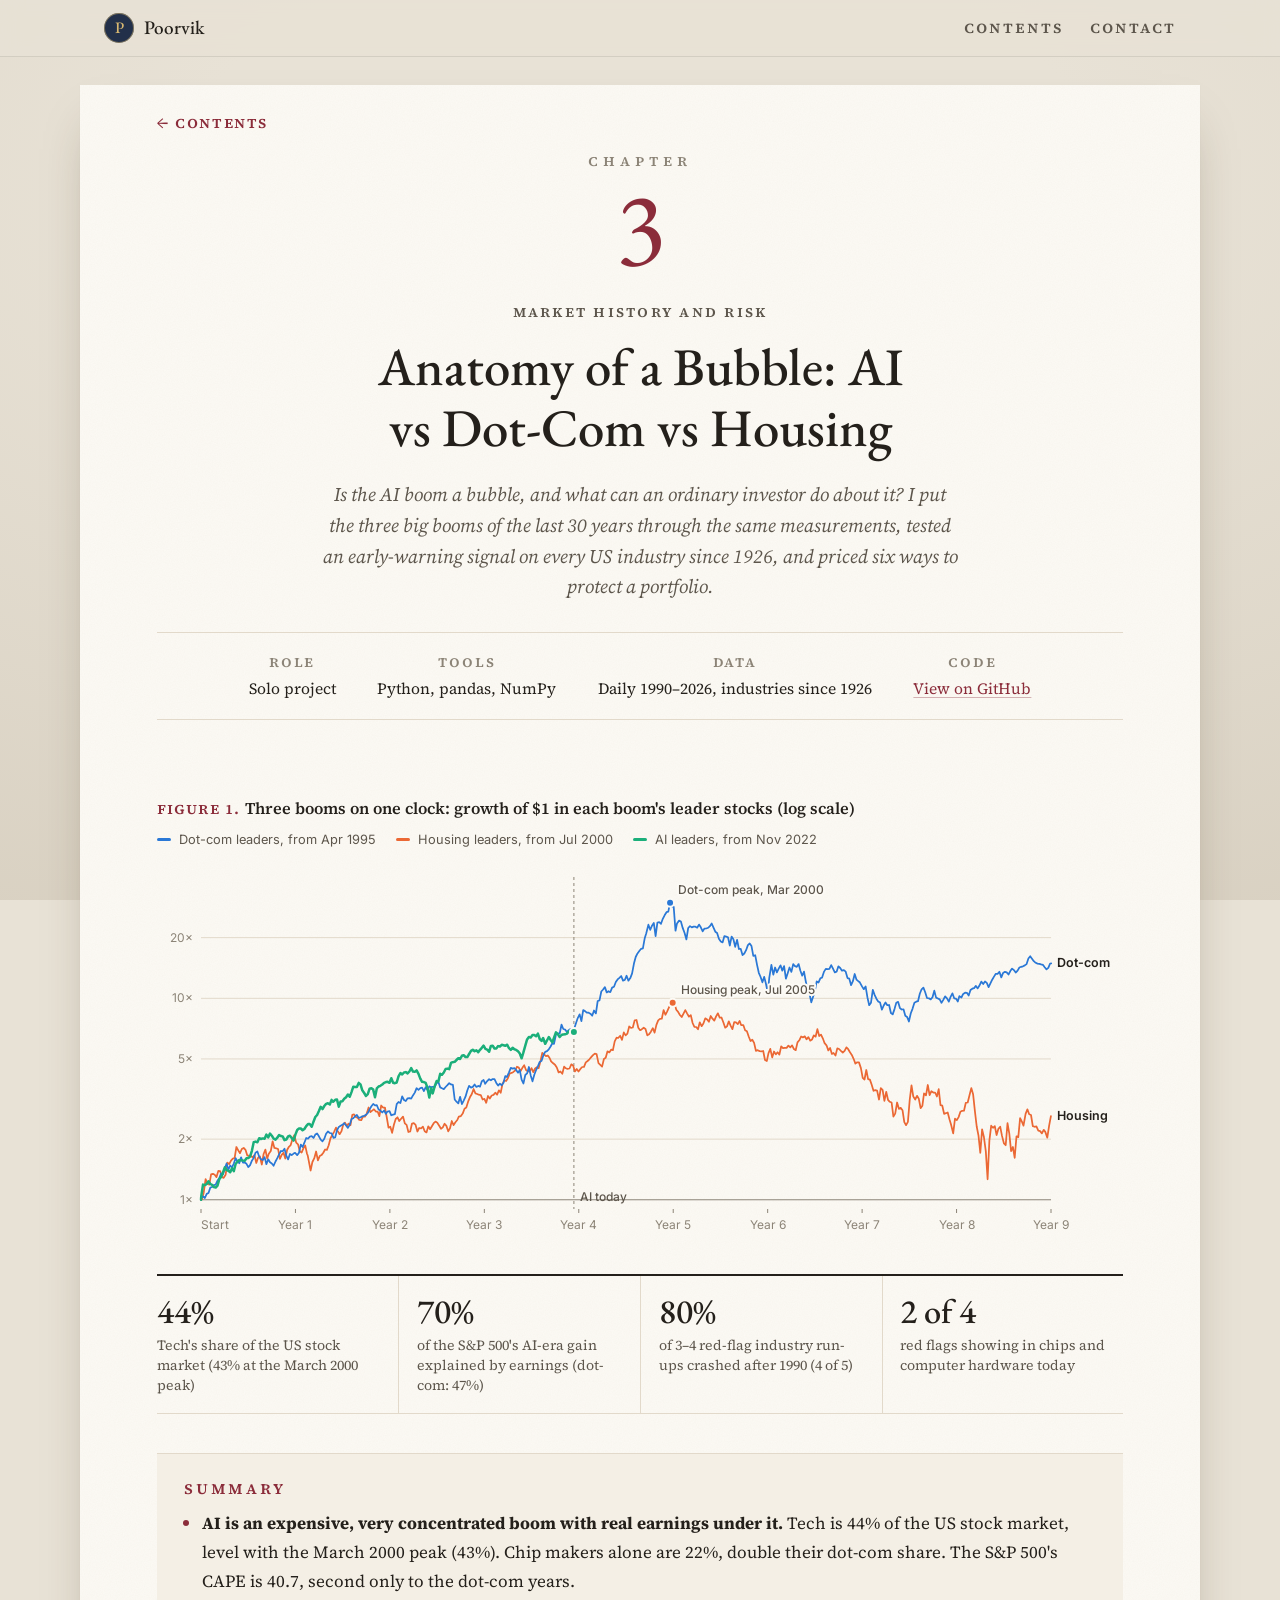
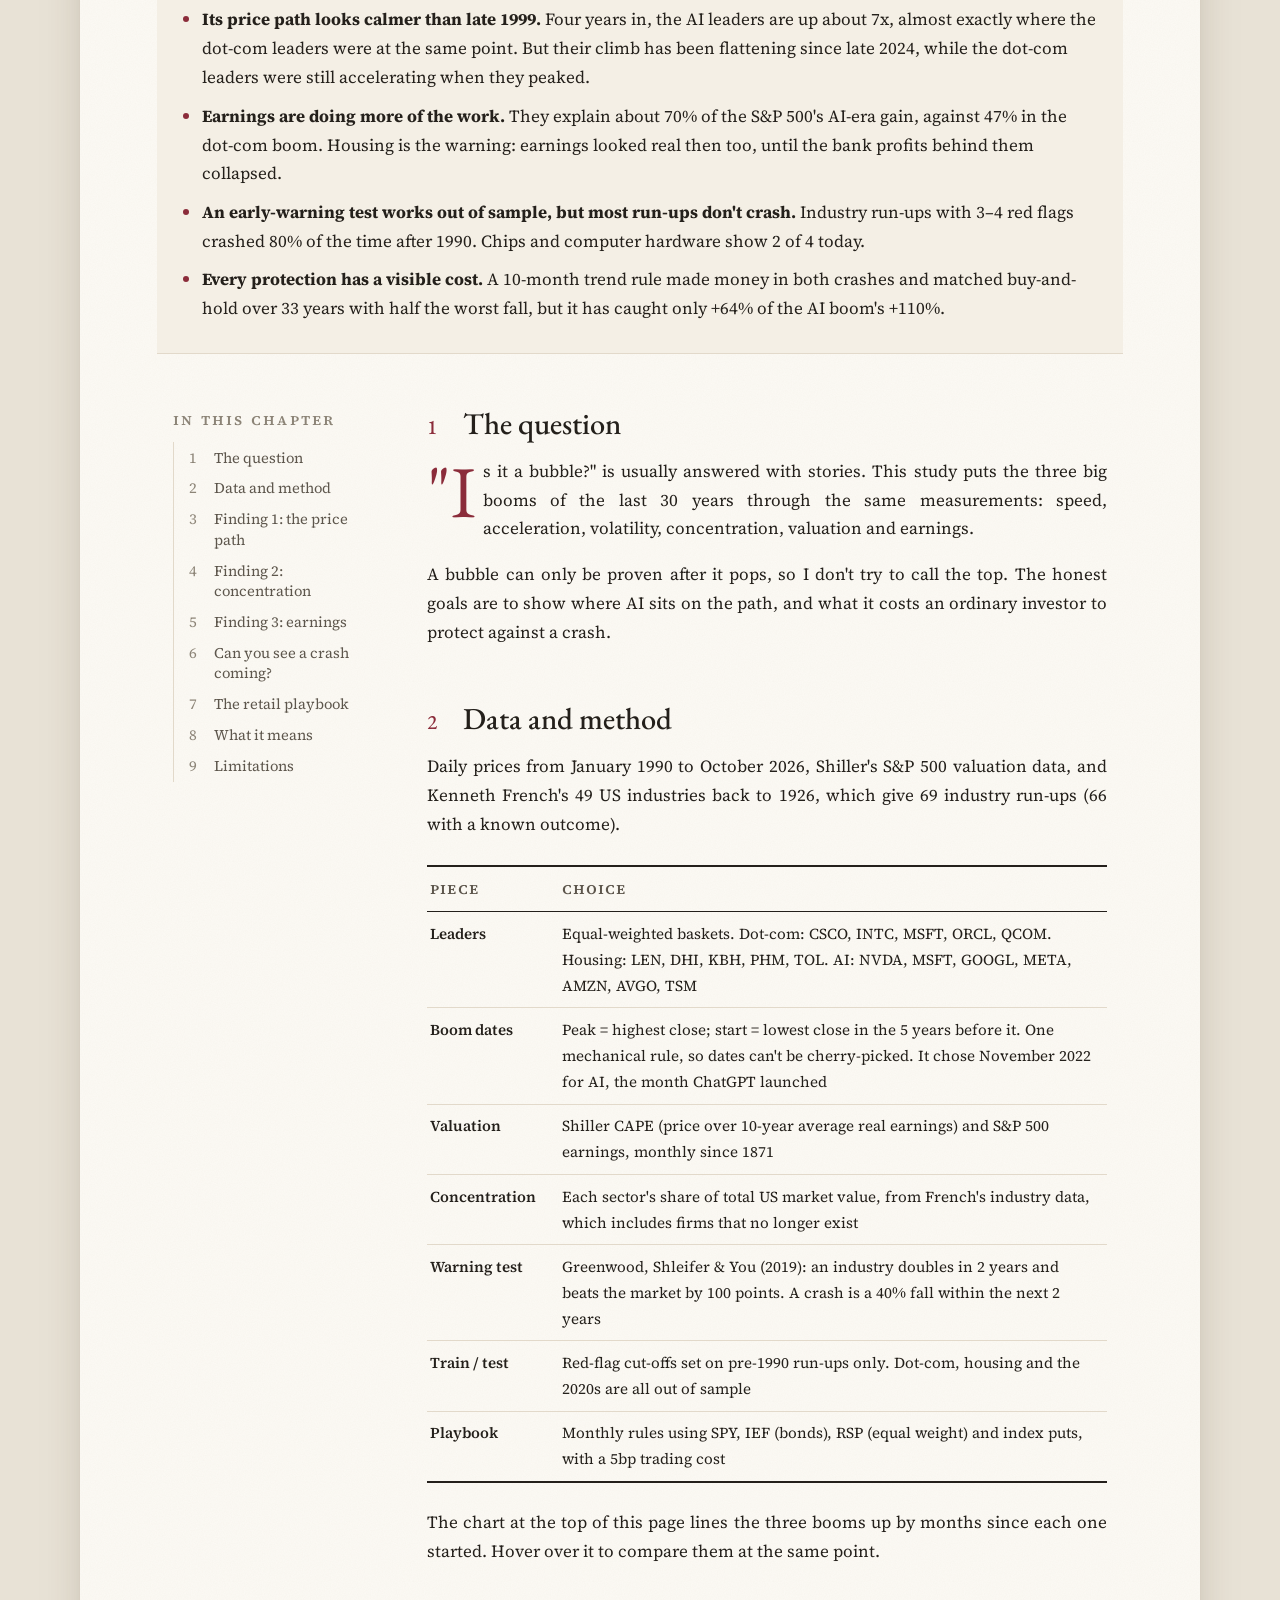
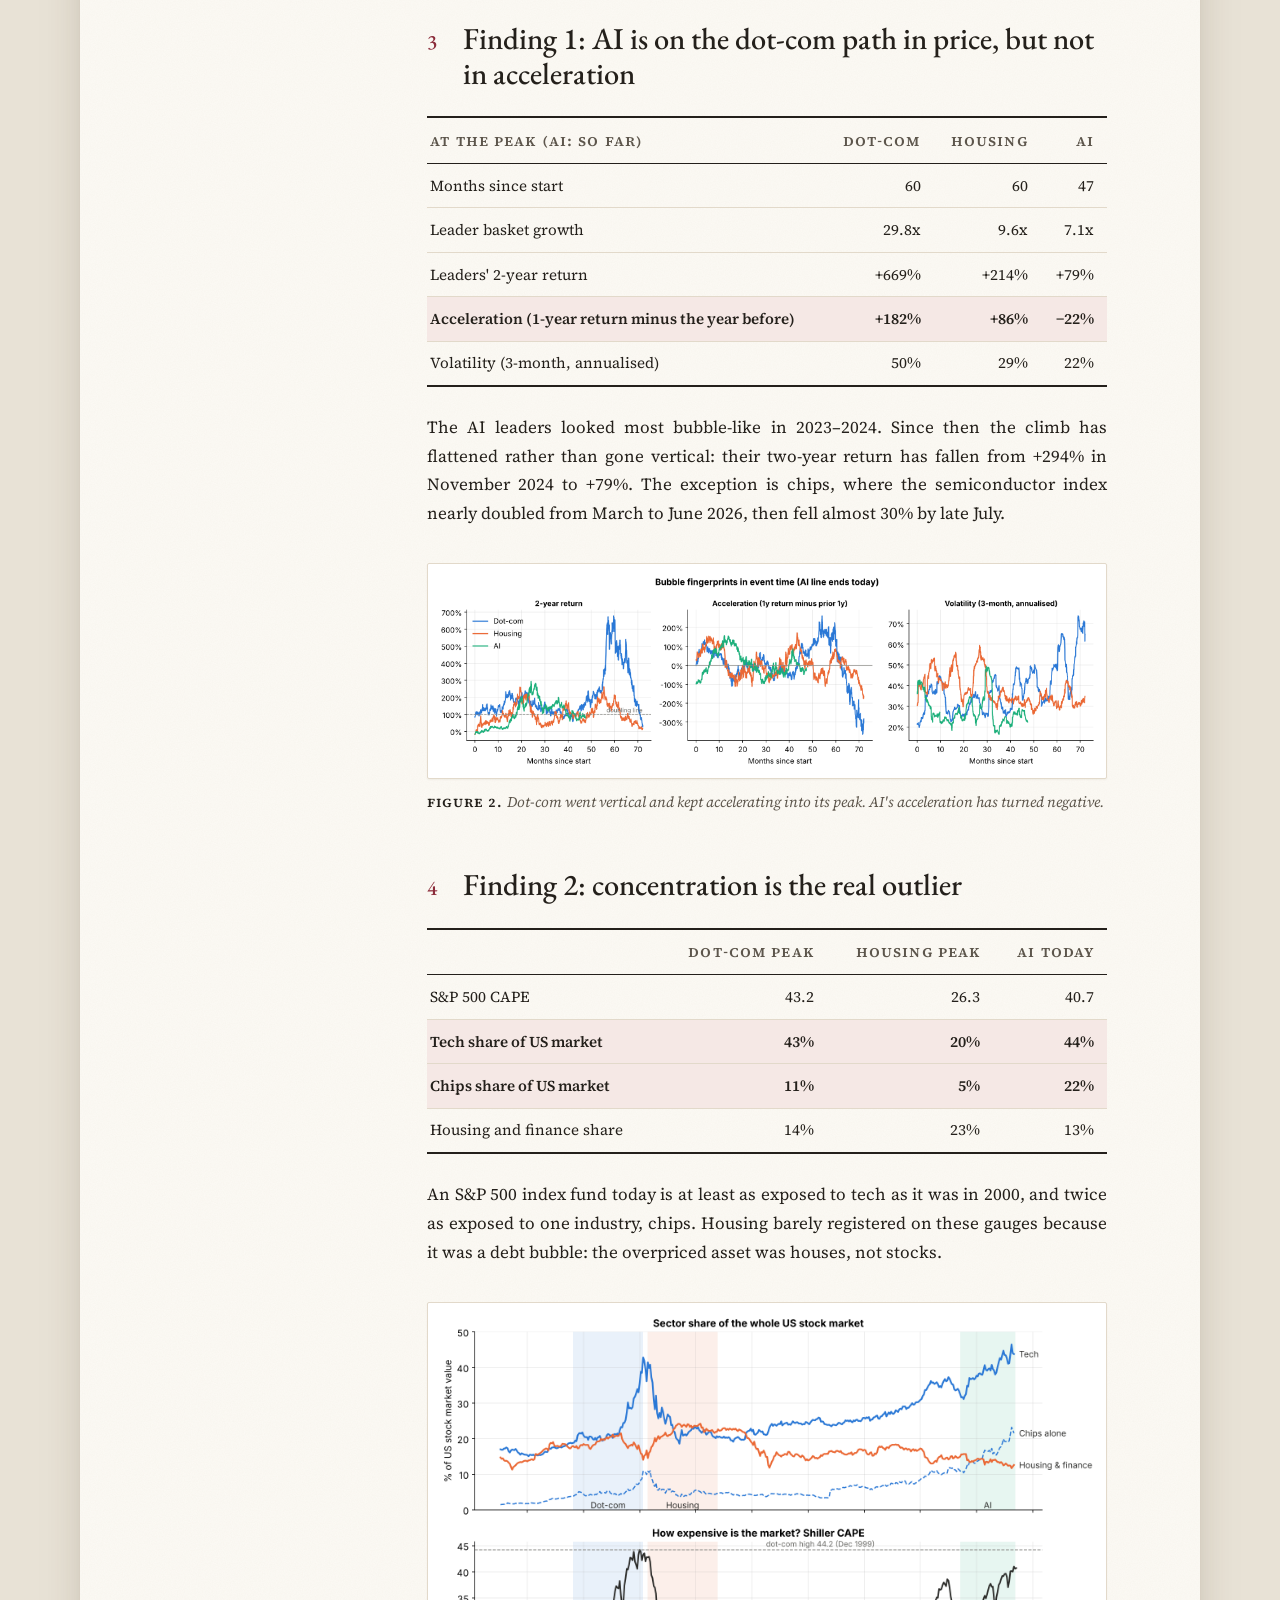
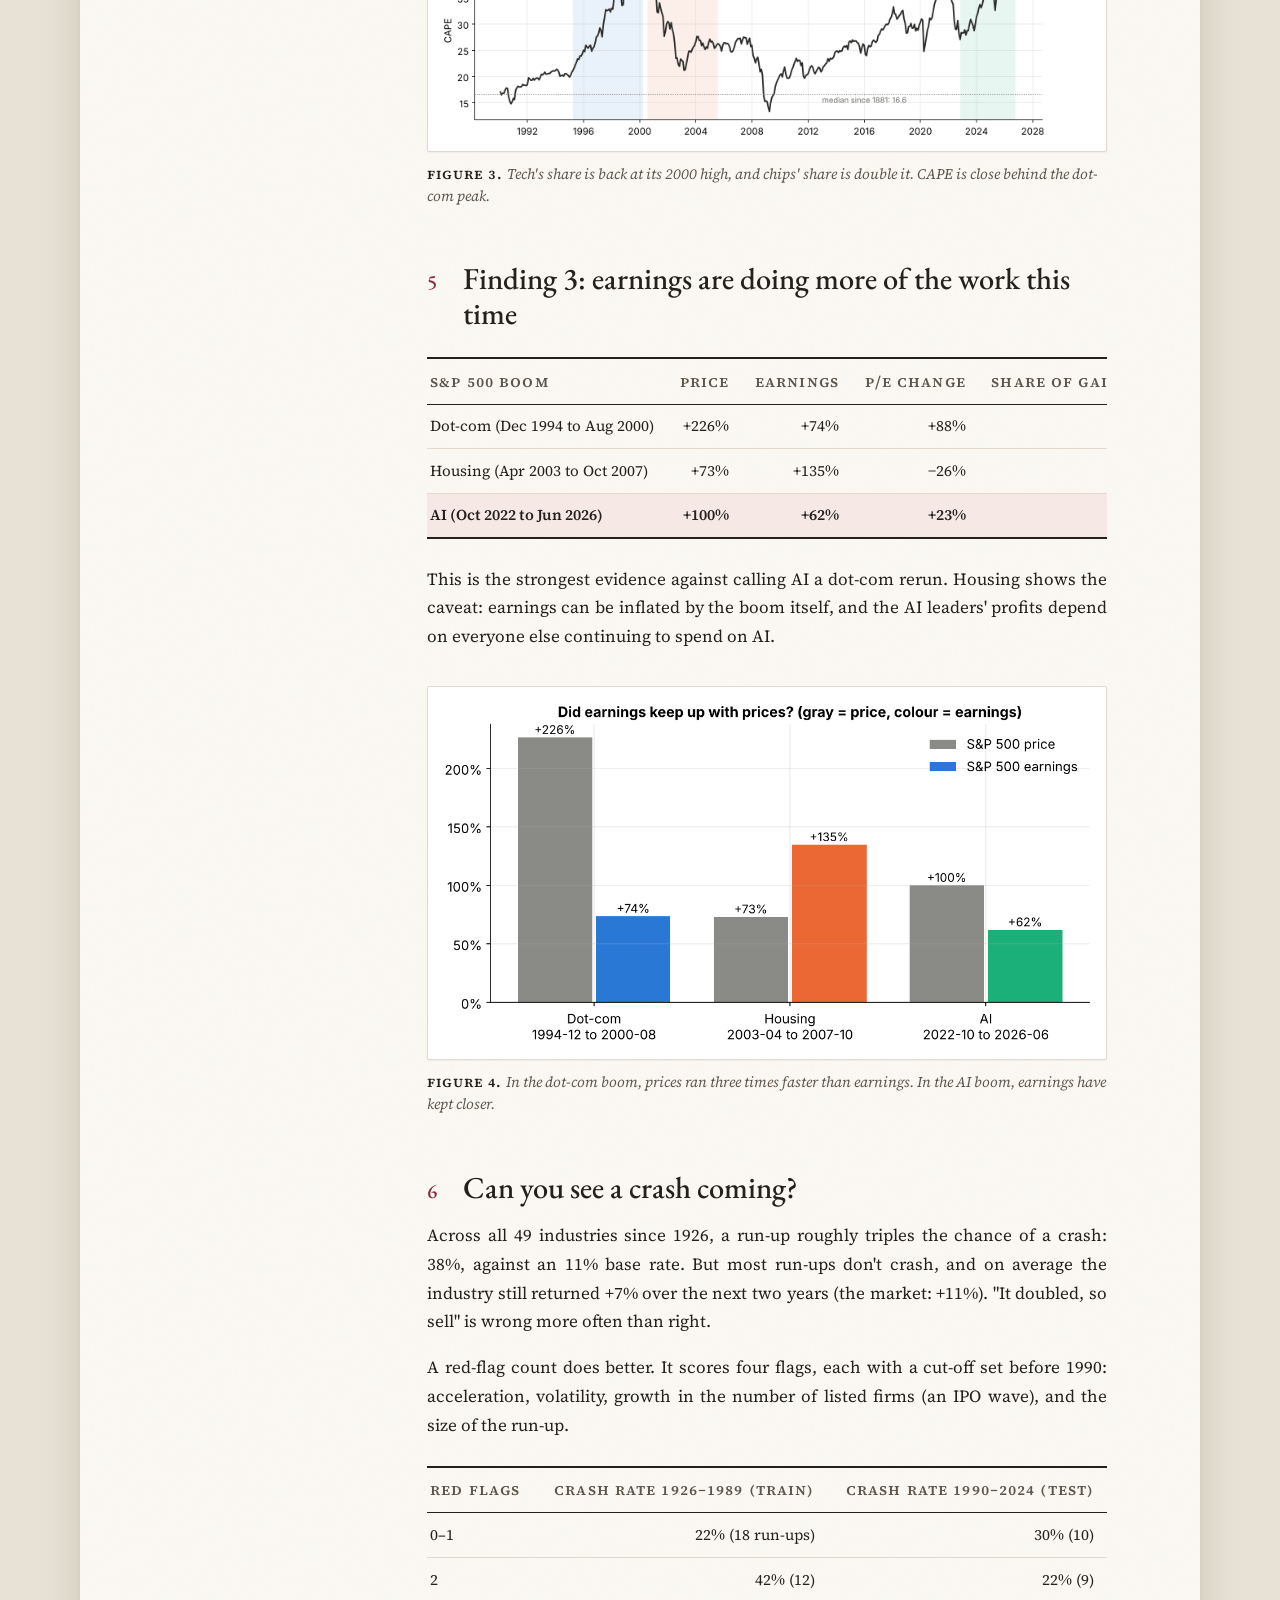
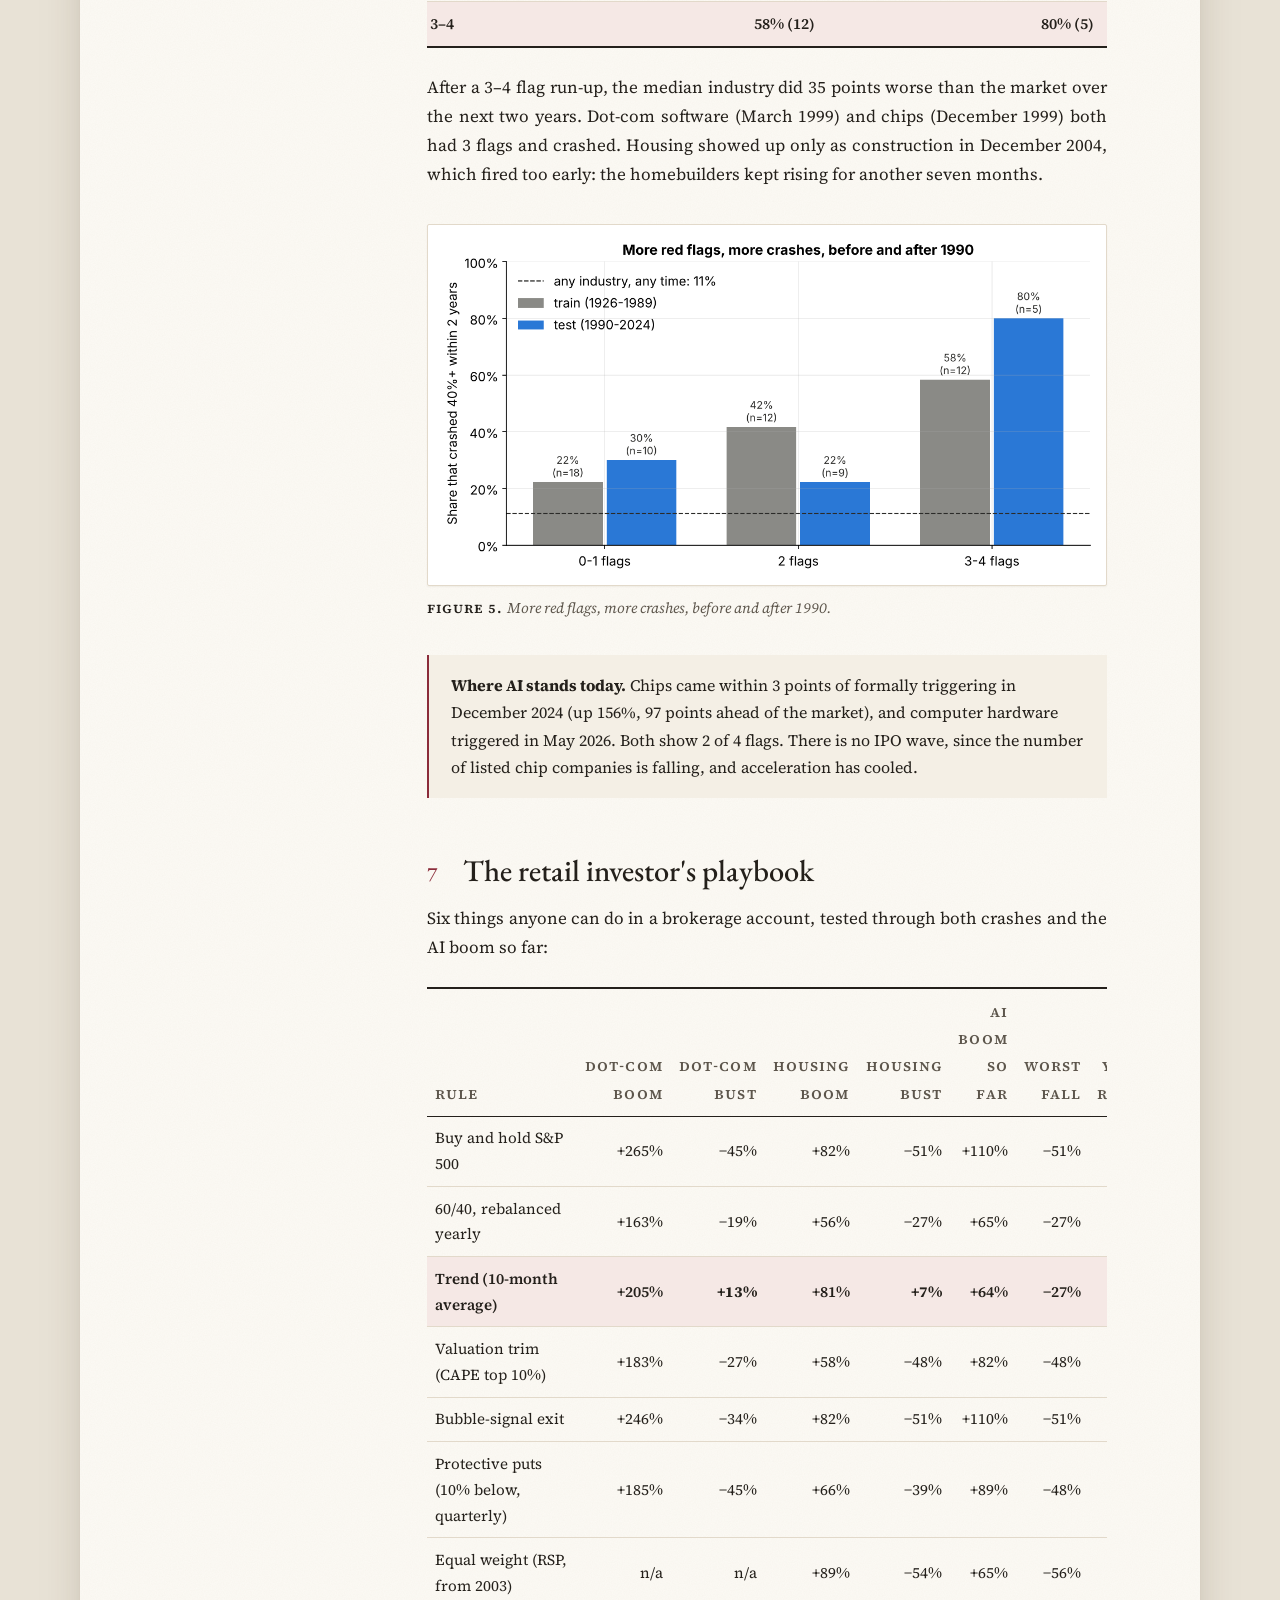
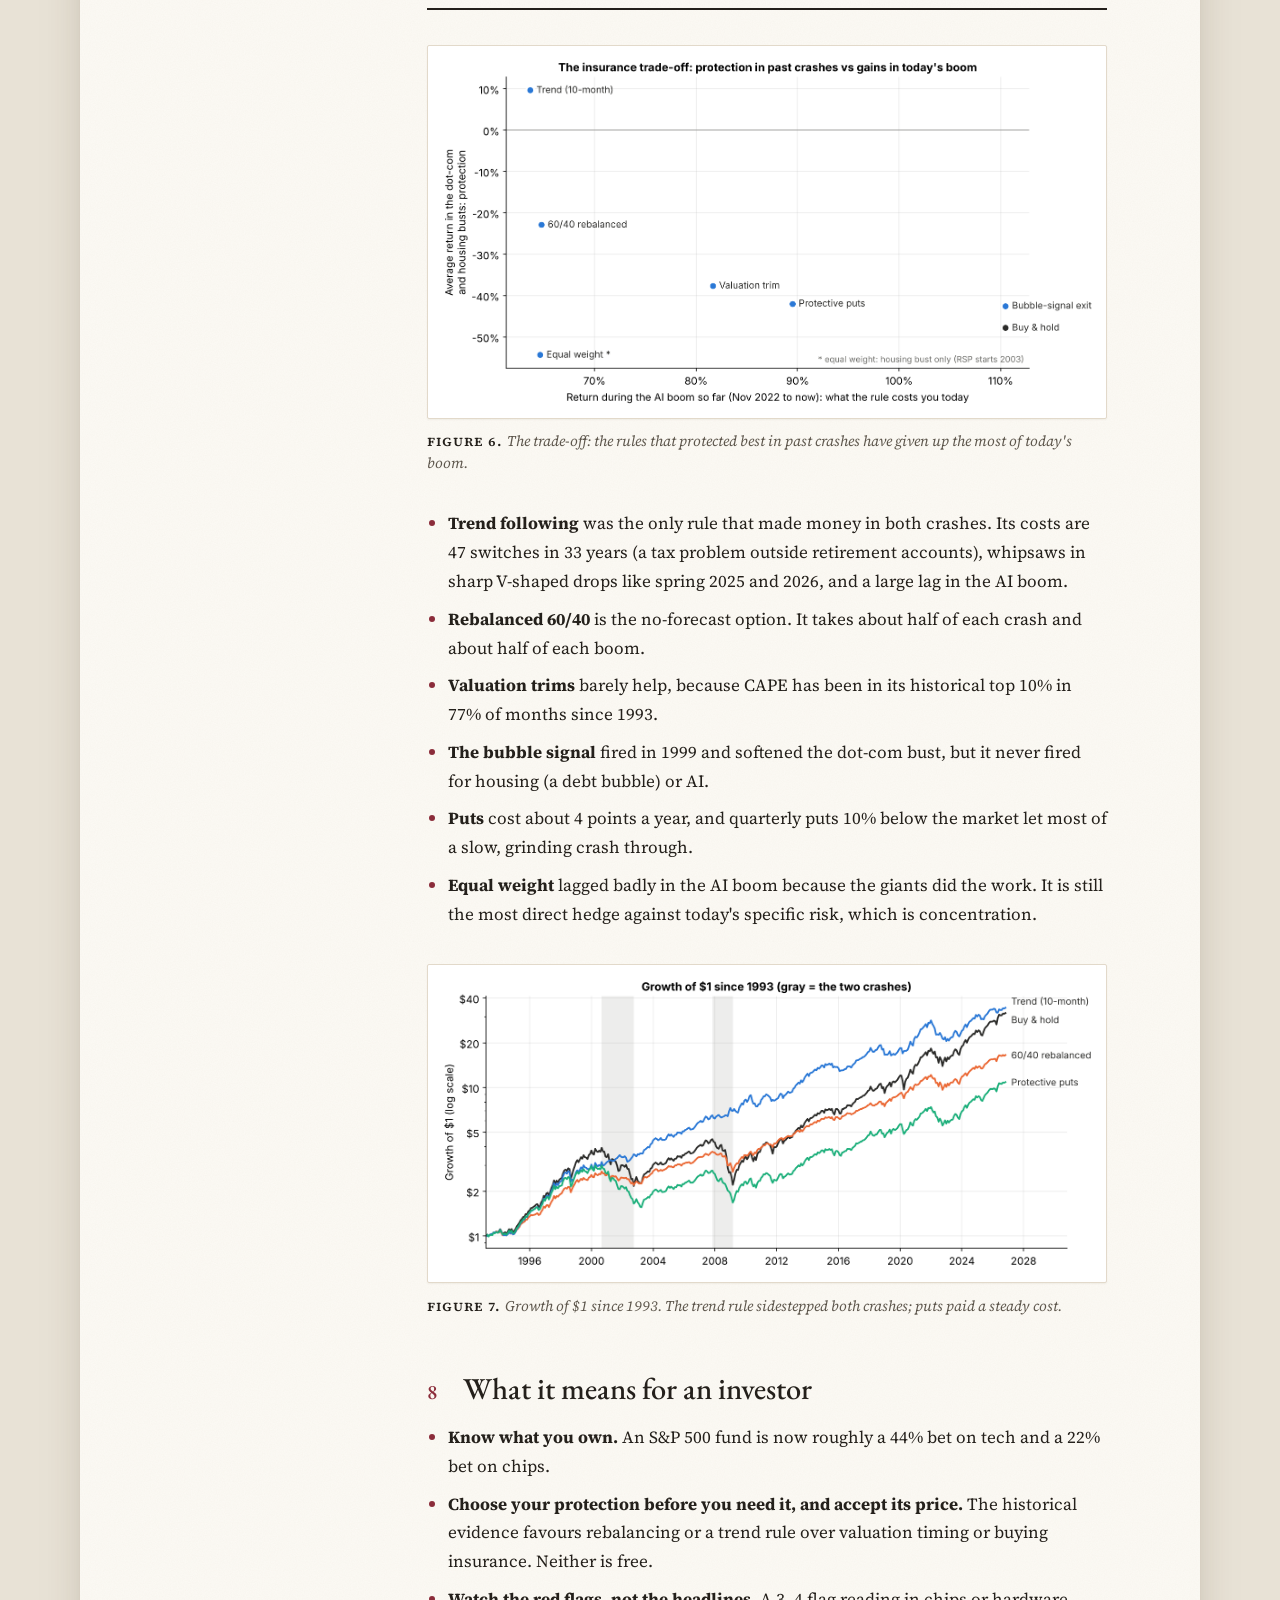
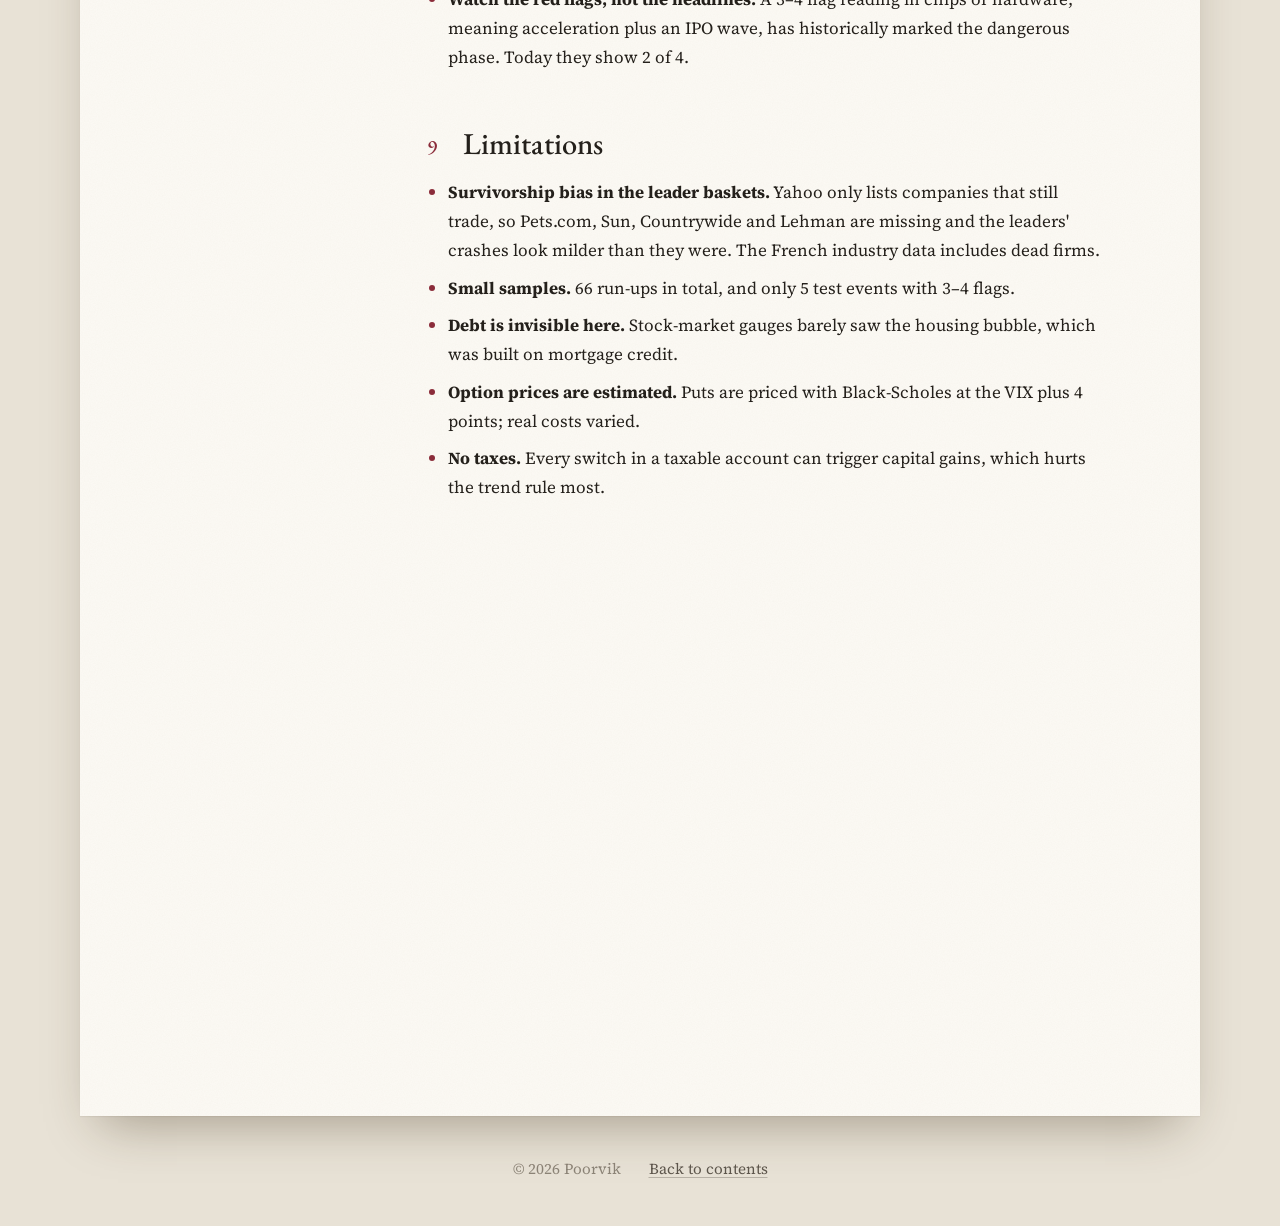
==== commit b0764a22: "new style" ====
--- a/ai-bubble.html
+++ b/ai-bubble.html
@@ -17,21 +17,20 @@
   <link rel="icon" href="favicon.svg" type="image/svg+xml">
   <link rel="preconnect" href="https://fonts.googleapis.com">
   <link rel="preconnect" href="https://fonts.gstatic.com" crossorigin>
-  <link href="https://fonts.googleapis.com/css2?family=Inter:wght@400;500;600;700&family=Source+Serif+4:opsz,wght@8..60,600&display=swap" rel="stylesheet">
+  <link href="https://fonts.googleapis.com/css2?family=EB+Garamond:ital,wght@0,400..600;1,400..600&family=Inter:wght@400;500;600&family=Source+Serif+4:ital,opsz,wght@0,8..60,400..600;1,8..60,400..600&display=swap" rel="stylesheet">
   <link rel="stylesheet" href="style.css">
+  <script src="site.js"></script>
 </head>
-<body>
+<body class="chapter">
   <a class="skip" href="#main">Skip to content</a>
 
   <header class="nav">
     <div class="wrap">
-      <a class="brand" href="index.html"><span class="mark">P</span>Poorvik</a>
+      <a class="brand" href="index.html#cover"><span class="mark">P</span>Poorvik</a>
       <nav aria-label="Main">
         <ul>
-          <li><a href="index.html#work">Work</a></li>
-          <li class="hide-sm"><a href="index.html#skills">Skills</a></li>
-          <li><a href="index.html#about">About</a></li>
-          <li><a href="index.html#contact">Contact</a></li>
+          <li><a href="index.html#contents">Contents</a></li>
+          <li><a href="index.html#correspondence">Contact</a></li>
         </ul>
       </nav>
     </div>
@@ -40,8 +39,9 @@
   <main id="main" class="wrap">
 
     <div class="case-head">
-      <a class="back" href="index.html#work">← All work</a>
-      <p class="eyebrow">Project 3 · Market history and risk</p>
+      <a class="back" href="index.html#contents">← Contents</a>
+      <p class="chapter-mark"><span>Chapter</span>3</p>
+      <p class="eyebrow">Market history and risk</p>
       <h1>Anatomy of a Bubble: AI vs <span class="nowrap">Dot-Com</span> vs Housing</h1>
       <p class="lede">Is the AI boom a bubble, and what can an ordinary investor do about it? I put the three big booms of the last 30 years through the same measurements, tested an early-warning signal on every US industry since 1926, and priced six ways to protect a portfolio.</p>
       <dl class="meta">
@@ -83,8 +83,8 @@
     </div>
 
     <div class="case-body">
-      <aside class="toc" aria-label="On this page">
-        <p>On this page</p>
+      <aside class="toc" aria-label="In this chapter">
+        <p>In this chapter</p>
         <ol>
           <li><a href="#question">The question</a></li>
           <li><a href="#method">Data and method</a></li>
@@ -248,6 +248,8 @@
         </ul>
         <p style="color:var(--muted);font-size:.92rem;margin-top:28px">Data: Yahoo Finance (stocks, indexes and ETFs), Robert Shiller's S&amp;P 500 data (Yale), and the Kenneth French Data Library (49 industry portfolios and market factors).</p>
 
+        <div class="fleuron" aria-hidden="true"><span></span></div>
+
         <div class="next-project panel">
           <div>
             <h3>Want to see the code?</h3>
@@ -259,8 +261,8 @@
 
         <a class="next-project panel pager" href="cross-asset-events.html">
           <div>
-            <p class="eyebrow" style="margin-bottom:6px">← Previous project</p>
-            <h3>Project 2: Cross-Asset Correlation Regime Decomposition Study</h3>
+            <p class="eyebrow" style="margin-bottom:6px">← Previous chapter</p>
+            <h3>Chapter 2: Cross-Asset Correlation Regime Decomposition Study</h3>
             <p>When does the stock-bond hedge fail, and can you trade it?</p>
           </div>
         </a>
@@ -272,7 +274,7 @@
   <footer>
     <div class="wrap">
       <span>© 2026 Poorvik</span>
-      <a href="index.html#contact">Get in touch</a>
+      <a href="index.html#contents">Back to contents</a>
     </div>
   </footer>
 
--- a/style.css
+++ b/style.css
@@ -1,26 +1,49 @@
 /* ============================================================
-   One stylesheet for the whole site.
+   One stylesheet for the whole site, designed to feel like a book.
 
    How it's organised:
-   1. Design tokens (colours, fonts, spacing) - change these first
+   1. Design tokens (paper, ink, cloth, fonts) - change these first
    2. Base elements (body, links, headings)
-   3. Layout pieces (nav, sections, footer)
-   4. Components (buttons, cards, stats, tables, charts)
-   5. Page-specific bits (home, case study)
+   3. Shared pieces (buttons, key numbers, charts, tables, figures)
+   4. Chapter pages (the three long case studies)
+   5. The book on the home page (cover, contents, page turns)
+   6. Motion (page turns between pages, fade-ins)
+   7. Small screens
    ============================================================ */
 
 /* ---------- 1. Design tokens ---------- */
 :root {
-  --bg: #fbfbfa;
-  --surface: #ffffff;
-  --text: #15171c;
-  --muted: #5a5f6a;
-  --faint: #8b909a;
-  --border: #e5e5e1;
-  --accent: #4a3aa7;          /* matches the purple in the backtest charts */
-  --accent-hover: #3b2e8a;
-  --accent-soft: #efedfa;
-  --series-v2: #4a3aa7;
+  color-scheme: light;
+  --desk: #e8e2d6;            /* the table the book sits on */
+  --desk-2: #d9d1c2;
+  --paper: #fcfaf5;
+  --paper-2: #f4efe5;         /* tinted boxes on the page */
+  --ink: #24201b;
+  --ink-soft: #5d564c;
+  --ink-faint: #8c8477;
+  --rule: #e2d9ca;
+  --accent: #8b2c3a;          /* oxblood, like a bookmark ribbon */
+  --accent-hover: #6c1f2b;
+  --accent-soft: #f5e8e5;
+  --cloth: #22304a;           /* the hardback cover */
+  --cloth-2: #18233a;
+  --gold: #d8b871;
+  --gold-soft: rgba(216, 184, 113, .5);
+  --page-shadow: 0 1px 1px rgba(60, 45, 20, .06), 0 26px 50px -20px rgba(60, 45, 20, .4);
+  /* very faint paper grain */
+  --grain: url("data:image/svg+xml,%3Csvg xmlns='http://www.w3.org/2000/svg' width='180' height='180'%3E%3Cfilter id='n'%3E%3CfeTurbulence type='fractalNoise' baseFrequency='.85' numOctaves='2' stitchTiles='stitch'/%3E%3CfeColorMatrix values='0 0 0 0 .35 0 0 0 0 .27 0 0 0 0 .15 0 0 0 .045 0'/%3E%3C/filter%3E%3Crect width='100%25' height='100%25' filter='url(%23n)'/%3E%3C/svg%3E");
+
+  /* Older names, still used by the chart scripts */
+  --bg: var(--paper-2);
+  --surface: var(--paper);
+  --text: var(--ink);
+  --muted: var(--ink-soft);
+  --faint: var(--ink-faint);
+  --border: var(--rule);
+  --shadow: 0 1px 2px rgba(60, 45, 20, .06), 0 12px 30px -8px rgba(60, 45, 20, .18);
+
+  /* Chart colours (checked for colour-blind contrast) */
+  --series-v2: #4a3aa7;       /* Project 1: version 2 */
   --series-b: #eb6834;        /* 60/40 is orange in every chart */
   --series-growth: #2a78d6;   /* Project 2: growth regime */
   --series-infl: #eb6834;     /* Project 2: inflation regime */
@@ -28,27 +51,34 @@
   --series-housing: #eb6834;  /* Project 3: housing leaders */
   --series-ai: #1baf7a;       /* Project 3: AI leaders */
   --band: rgba(74, 58, 167, 0.06);
-  --shadow: 0 1px 2px rgba(20, 20, 30, .04), 0 8px 24px rgba(20, 20, 30, .06);
-
-  --font-body: "Inter", -apple-system, BlinkMacSystemFont, "Segoe UI", Roboto, sans-serif;
-  --font-display: "Source Serif 4", Georgia, "Times New Roman", serif;
-
-  --max: 1080px;              /* page width */
-  --read: 700px;              /* comfortable reading width */
-  --radius: 14px;
+
+  --font-display: "EB Garamond", "Iowan Old Style", Georgia, serif;   /* titles */
+  --font-text: "Source Serif 4", Georgia, "Times New Roman", serif;   /* reading text */
+  --font-ui: "Inter", -apple-system, BlinkMacSystemFont, "Segoe UI", Roboto, sans-serif; /* charts, buttons */
+
+  --ease: cubic-bezier(.22, 1, .36, 1);          /* soft "butter" ease-out */
+  --ease-turn: cubic-bezier(.4, .05, .2, 1);      /* page turns: a quick lift, a long soft landing */
+  --read: 680px;              /* comfortable reading width */
 }
 
 @media (prefers-color-scheme: dark) {
   :root {
-    --bg: #111317;
-    --surface: #181b21;
-    --text: #eceef1;
-    --muted: #a4a9b3;
-    --faint: #767c87;
-    --border: #2a2e36;
-    --accent: #a69df2;
-    --accent-hover: #c1bbf7;
-    --accent-soft: #23203b;
+    color-scheme: dark;
+    --desk: #0f0e0c;
+    --desk-2: #070706;
+    --paper: #1d1b17;
+    --paper-2: #25221d;
+    --ink: #ece5d8;
+    --ink-soft: #b8af9f;
+    --ink-faint: #8a8273;
+    --rule: #37322b;
+    --accent: #e3949c;
+    --accent-hover: #f2b2b8;
+    --accent-soft: #3a2629;
+    --cloth: #1d2a42;
+    --cloth-2: #131c2d;
+    --page-shadow: 0 1px 1px rgba(0, 0, 0, .4), 0 26px 50px -20px rgba(0, 0, 0, .85);
+    --shadow: 0 1px 2px rgba(0, 0, 0, .3), 0 12px 30px -8px rgba(0, 0, 0, .5);
     --series-v2: #9085e9;
     --series-b: #d95926;
     --series-growth: #3987e5;
@@ -57,303 +87,548 @@
     --series-housing: #d95926;
     --series-ai: #199e70;
     --band: rgba(166, 157, 242, 0.07);
-    --shadow: 0 1px 2px rgba(0, 0, 0, .3), 0 8px 24px rgba(0, 0, 0, .25);
   }
 }
 
 /* ---------- 2. Base ---------- */
 * { box-sizing: border-box; }
-html { scroll-behavior: smooth; scroll-padding-top: 80px; }
+html { scroll-behavior: smooth; scroll-padding-top: 84px; -webkit-text-size-adjust: 100%; }
 
 body {
   margin: 0;
-  background: var(--bg);
-  color: var(--text);
-  font-family: var(--font-body);
-  font-size: 17px;
-  line-height: 1.65;
+  min-height: 100vh;
+  background: radial-gradient(120% 90% at 50% 20%, var(--desk) 30%, var(--desk-2) 100%) fixed;
+  background-color: var(--desk);
+  color: var(--ink);
+  font-family: var(--font-text);
+  font-size: 1.0625rem;
+  line-height: 1.7;
   -webkit-font-smoothing: antialiased;
-  font-feature-settings: "tnum" 1;   /* numbers line up in columns */
-}
-
-a { color: var(--accent); text-underline-offset: 3px; }
-a:hover { color: var(--accent-hover); }
-:focus-visible { outline: 2px solid var(--accent); outline-offset: 3px; border-radius: 4px; }
+  text-rendering: optimizeLegibility;
+  font-variant-numeric: lining-nums;
+}
+
+a {
+  color: var(--accent);
+  text-decoration-thickness: 1px;
+  text-underline-offset: .2em;
+  text-decoration-color: color-mix(in srgb, currentColor 35%, transparent);
+  transition: color .3s var(--ease), text-decoration-color .3s var(--ease);
+}
+a:hover { color: var(--accent-hover); text-decoration-color: currentColor; }
+:focus-visible { outline: 2px solid var(--accent); outline-offset: 3px; border-radius: 2px; }
 img { max-width: 100%; height: auto; display: block; }
 
-h1, h2, h3 { line-height: 1.2; margin: 0; letter-spacing: -0.01em; }
-h1, h2 { font-family: var(--font-display); font-weight: 600; }
-h3 { font-size: 1.1rem; font-weight: 600; }
+h1, h2, h3 { font-family: var(--font-display); font-weight: 500; line-height: 1.15; margin: 0; }
 p { margin: 0 0 1em; }
-
-.wrap { max-width: var(--max); margin: 0 auto; padding: 0 24px; }
+::selection { background: color-mix(in srgb, var(--accent) 22%, transparent); }
+
+.wrap { max-width: 1120px; margin: 0 auto; padding: 0 24px; }
+.nowrap { white-space: nowrap; }
 
 .eyebrow {
-  font-size: .8rem; font-weight: 600; letter-spacing: .08em; text-transform: uppercase;
-  color: var(--accent); margin: 0 0 14px;
+  font-family: var(--font-text); font-variant-caps: all-small-caps; letter-spacing: .14em;
+  font-size: 1rem; font-weight: 600; color: var(--accent); margin: 0 0 12px;
 }
 
 .skip { position: absolute; left: -999px; }
-.skip:focus { left: 16px; top: 12px; background: var(--surface); padding: 8px 12px; z-index: 10; }
-
-/* ---------- 3. Layout ---------- */
-.nav {
-  position: sticky; top: 0; z-index: 5;
-  background: color-mix(in srgb, var(--bg) 85%, transparent);
-  backdrop-filter: saturate(1.4) blur(10px);
-  -webkit-backdrop-filter: saturate(1.4) blur(10px);
-  border-bottom: 1px solid var(--border);
-}
-.nav .wrap { display: flex; justify-content: space-between; align-items: center; height: 64px; }
-.brand { display: flex; align-items: center; gap: 10px; font-weight: 700; color: var(--text); text-decoration: none; }
-.brand .mark {
-  width: 32px; height: 32px; border-radius: 9px; display: grid; place-items: center;
-  background: var(--accent); color: #fff; font-family: var(--font-display); font-size: 1.05rem;
-}
-.nav ul { list-style: none; display: flex; align-items: center; gap: 28px; margin: 0; padding: 0; }
-.nav ul a { color: var(--muted); text-decoration: none; font-size: .95rem; font-weight: 500; }
-.nav ul a:hover { color: var(--text); }
-
-section { padding: 72px 0; }
-.section-head { margin-bottom: 32px; }
-.section-head h2 { font-size: 2rem; }
-.section-head p { color: var(--muted); margin: 8px 0 0; max-width: 600px; }
-
-footer { border-top: 1px solid var(--border); padding: 28px 0; color: var(--faint); font-size: .9rem; }
-footer .wrap { display: flex; justify-content: space-between; gap: 16px; flex-wrap: wrap; }
-footer a { color: var(--muted); }
-
-/* ---------- 4. Components ---------- */
+.skip:focus { left: 16px; top: 12px; background: var(--paper); padding: 8px 12px; z-index: 50; }
+
+/* ---------- 3. Shared pieces ---------- */
 .btn {
-  display: inline-flex; align-items: center; gap: 8px;
-  padding: 11px 20px; border-radius: 10px; font-weight: 600; font-size: .95rem;
-  text-decoration: none; border: 1px solid transparent; transition: background .15s, border-color .15s, transform .15s;
-}
-.btn-primary { background: var(--accent); color: #fff; }
-.btn-primary:hover { background: var(--accent-hover); color: #fff; }
-@media (prefers-color-scheme: dark) { .btn-primary, .btn-primary:hover { color: #111317; } }
-.btn-ghost { border-color: var(--border); color: var(--text); background: var(--surface); }
-.btn-ghost:hover { border-color: var(--faint); color: var(--text); }
-.btn svg { width: 18px; height: 18px; }
-
-.icon-links { display: flex; gap: 8px; }
-.icon-links a {
-  width: 42px; height: 42px; display: grid; place-items: center; border-radius: 10px;
-  border: 1px solid var(--border); color: var(--muted); background: var(--surface);
-}
-.icon-links a:hover { color: var(--text); border-color: var(--faint); }
-.icon-links svg { width: 19px; height: 19px; }
-
-.tags { display: flex; flex-wrap: wrap; gap: 6px; margin: 0; padding: 0; list-style: none; }
-.tags li {
-  font-size: .78rem; font-weight: 500; padding: 3px 10px; border-radius: 99px;
-  background: var(--accent-soft); color: var(--accent);
-}
-
-.panel {
-  background: var(--surface); border: 1px solid var(--border);
-  border-radius: var(--radius); box-shadow: var(--shadow);
-}
+  display: inline-flex; align-items: center; gap: .5em;
+  padding: .62em 1.2em; border-radius: 2px; border: 1px solid var(--accent);
+  font-family: var(--font-ui); font-size: .88rem; font-weight: 600; letter-spacing: .01em;
+  color: var(--accent); background: transparent; text-decoration: none;
+  transition: background .35s var(--ease), color .35s var(--ease), transform .35s var(--ease), box-shadow .35s var(--ease);
+}
+.btn:hover { transform: translateY(-2px); box-shadow: 0 8px 18px -10px color-mix(in srgb, var(--accent) 70%, transparent); }
+.btn-primary { background: var(--accent); color: var(--paper); }
+.btn-primary:hover { background: var(--accent-hover); color: var(--paper); }
+.btn-ghost:hover { background: var(--accent-soft); color: var(--accent); }
+.btn svg { width: 1.1em; height: 1.1em; }
+
+/* Tags read as a line of small capitals */
+.tags { display: flex; flex-wrap: wrap; margin: 0; padding: 0; list-style: none; color: var(--ink-faint); font-variant-caps: all-small-caps; letter-spacing: .1em; font-weight: 600; }
+.tags li + li::before { content: "·"; margin: 0 .55em; }
+
+.panel { background: none; border: 0; box-shadow: none; }
 
 /* Key numbers */
-.stats { display: grid; grid-template-columns: repeat(auto-fit, minmax(150px, 1fr)); gap: 12px; }
-.stat { padding: 16px 18px; border: 1px solid var(--border); border-radius: 12px; background: var(--surface); }
-.stat .num { font-size: 1.65rem; font-weight: 700; letter-spacing: -0.02em; line-height: 1.2; white-space: nowrap; }
-.stat .label { font-size: .85rem; color: var(--muted); margin-top: 4px; line-height: 1.4; }
-
-/* Growth chart (drawn by chart.js) */
+.stats { display: grid; grid-template-columns: repeat(4, 1fr); border-top: 2px solid var(--ink); border-bottom: 1px solid var(--rule); margin: 0; }
+.stat { padding: 1rem 1.1rem 1.1rem 0; }
+.stat + .stat { border-left: 1px solid var(--rule); padding-left: 1.1rem; }
+.stat .num { font-family: var(--font-display); font-size: 2.15rem; font-weight: 500; line-height: 1.1; white-space: nowrap; }
+.stat .label { font-size: .88rem; color: var(--ink-soft); margin-top: .3rem; line-height: 1.45; }
+
+/* Charts (drawn by chart.js, corr-chart.js and race-chart.js) */
 .chart { position: relative; }
-.chart svg { display: block; overflow: visible; }
-.chart-legend { display: flex; gap: 4px 20px; font-size: .85rem; color: var(--muted); margin-bottom: 8px; flex-wrap: wrap; }
+.chart svg { display: block; overflow: visible; font-family: var(--font-ui); }
+.chart-legend { display: flex; gap: 4px 20px; font-family: var(--font-ui); font-size: .8rem; color: var(--ink-soft); margin-bottom: 8px; flex-wrap: wrap; }
 .chart-legend span { display: inline-flex; align-items: center; gap: 8px; }
 .sw { display: inline-block; width: 14px; height: 3px; border-radius: 2px; }
 .sw.s-v2 { background: var(--series-v2); }
 .sw.s-b { background: var(--series-b); }
 .sw.s-growth { background: var(--series-growth); height: 10px; width: 10px; }
 .sw.s-infl { background: var(--series-infl); height: 10px; width: 10px; }
+.sw.s-dotcom { background: var(--series-dotcom); }
+.sw.s-housing { background: var(--series-housing); }
+.sw.s-ai { background: var(--series-ai); }
 .c-area { stroke: none; fill-opacity: .22; }
 .c-area.s-growth { fill: var(--series-growth); }
 .c-area.s-infl { fill: var(--series-infl); }
+.c-line { fill: none; stroke-width: 2; stroke-linejoin: round; stroke-linecap: round; }
+.c-line.s-v2 { stroke: var(--series-v2); }
+.c-line.s-b { stroke: var(--series-b); }
 .c-line.s-growth { stroke: var(--series-growth); stroke-width: 1.5; }
 .c-line.s-infl { stroke: var(--series-infl); stroke-width: 1.5; }
-.c-dot.s-growth { fill: var(--series-growth); }
-.c-dot.s-infl { fill: var(--series-infl); }
-.c-zero { stroke: var(--muted); stroke-width: 1; }
-.sw.s-dotcom { background: var(--series-dotcom); }
-.sw.s-housing { background: var(--series-housing); }
-.sw.s-ai { background: var(--series-ai); }
 .c-line.s-dotcom { stroke: var(--series-dotcom); stroke-width: 1.75; }
 .c-line.s-housing { stroke: var(--series-housing); stroke-width: 1.75; }
 .c-line.s-ai { stroke: var(--series-ai); stroke-width: 2.5; }
+.c-dot { stroke: var(--paper); stroke-width: 2; }
+.c-dot.s-v2 { fill: var(--series-v2); }
+.c-dot.s-b { fill: var(--series-b); }
+.c-dot.s-growth { fill: var(--series-growth); }
+.c-dot.s-infl { fill: var(--series-infl); }
 .c-dot.s-dotcom { fill: var(--series-dotcom); }
 .c-dot.s-housing { fill: var(--series-housing); }
 .c-dot.s-ai { fill: var(--series-ai); }
-.c-line { fill: none; stroke-width: 2; stroke-linejoin: round; stroke-linecap: round; }
-.c-line.s-v2 { stroke: var(--series-v2); }
-.c-line.s-b { stroke: var(--series-b); }
-.c-dot { stroke: var(--surface); stroke-width: 2; }
-.c-dot.s-v2 { fill: var(--series-v2); }
-.c-dot.s-b { fill: var(--series-b); }
+.c-zero { stroke: var(--ink-soft); stroke-width: 1; }
 .c-band { fill: var(--band); }
-.c-grid { stroke: var(--border); stroke-width: 1; }
-.c-base { stroke: var(--faint); stroke-width: 1; }
-.c-cross { stroke: var(--faint); stroke-width: 1; stroke-dasharray: 3 3; }
-.c-tick { fill: var(--faint); font-size: 12px; }
-.c-note { fill: var(--muted); font-size: 12px; font-weight: 500; }
-.c-end { fill: var(--text); font-size: 12.5px; font-weight: 600; }
-.nowrap { white-space: nowrap; }
-.c-halo { paint-order: stroke; stroke: var(--surface); stroke-width: 4px; stroke-linejoin: round; }
+.c-grid { stroke: var(--rule); stroke-width: 1; }
+.c-base { stroke: var(--ink-faint); stroke-width: 1; }
+.c-cross { stroke: var(--ink-faint); stroke-width: 1; stroke-dasharray: 3 3; }
+.c-tick { fill: var(--ink-faint); font-size: 12px; }
+.c-note { fill: var(--ink-soft); font-size: 12px; font-weight: 500; }
+.c-end { fill: var(--ink); font-size: 12.5px; font-weight: 600; }
+.c-halo { paint-order: stroke; stroke: var(--paper); stroke-width: 4px; stroke-linejoin: round; }
 .c-tip {
-  position: absolute; pointer-events: none; min-width: 168px;
-  background: var(--surface); border: 1px solid var(--border); border-radius: 10px;
-  box-shadow: var(--shadow); padding: 10px 12px; font-size: .85rem; line-height: 1.5;
+  position: absolute; pointer-events: none; min-width: 168px; z-index: 3;
+  background: var(--paper); border: 1px solid var(--rule); border-radius: 3px;
+  box-shadow: var(--shadow); padding: 10px 12px; font-family: var(--font-ui); font-size: .82rem; line-height: 1.5;
 }
 .c-tip strong { display: block; margin-bottom: 4px; }
-.c-tip span { display: flex; align-items: center; gap: 8px; color: var(--muted); }
-.c-tip b { margin-left: auto; color: var(--text); padding-left: 12px; }
-
-/* Tables */
-.table-scroll { overflow-x: auto; margin: 20px 0; border: 1px solid var(--border); border-radius: 12px; background: var(--surface); }
-table { border-collapse: collapse; width: 100%; font-size: .93rem; }
-th, td { padding: 10px 12px; text-align: right; white-space: nowrap; }
-th { font-size: .78rem; font-weight: 600; text-transform: uppercase; letter-spacing: .05em; color: var(--muted); border-bottom: 1px solid var(--border); }
-td { border-bottom: 1px solid var(--border); }
+.c-tip span { display: flex; align-items: center; gap: 8px; color: var(--ink-soft); }
+.c-tip b { margin-left: auto; color: var(--ink); padding-left: 12px; }
+
+/* Tables, in the "book tables" style: rules above and below, no boxes */
+.table-scroll { overflow-x: auto; margin: 1.6rem 0; border-top: 2px solid var(--ink); border-bottom: 2px solid var(--ink); }
+table { border-collapse: collapse; width: 100%; font-size: .95rem; font-variant-numeric: tabular-nums lining-nums; }
+th, td { padding: .55rem .8rem; text-align: right; white-space: nowrap; }
+th { font-weight: 600; font-variant-caps: all-small-caps; letter-spacing: .07em; color: var(--ink-soft); border-bottom: 1px solid var(--ink); font-size: 1rem; vertical-align: bottom; }
+td { border-bottom: 1px solid var(--rule); }
 tr:last-child td { border-bottom: 0; }
-th:first-child, td:first-child { text-align: left; }
+th:first-child, td:first-child { text-align: left; padding-left: .2rem; }
 tr.highlight td { background: var(--accent-soft); font-weight: 600; }
-
-/* Figures */
-figure { margin: 28px 0; }
-figure img { border: 1px solid var(--border); border-radius: 12px; background: #fff; padding: 8px; }
-figcaption { font-size: .88rem; color: var(--muted); margin-top: 10px; }
-
-.callout {
-  border: 1px solid var(--border); border-left: 4px solid var(--accent);
-  background: var(--surface); padding: 18px 22px; border-radius: 12px; margin: 28px 0;
-}
-.callout p:last-child { margin: 0; }
-
-/* Entrance animation, skipped for people who prefer less motion */
-@media (prefers-reduced-motion: no-preference) {
-  .rise { animation: rise .6s ease-out both; }
-  .rise.d1 { animation-delay: .08s; }
-  .rise.d2 { animation-delay: .16s; }
-  .rise.d3 { animation-delay: .24s; }
-  @keyframes rise { from { opacity: 0; transform: translateY(10px); } to { opacity: 1; transform: none; } }
-}
-
-/* ---------- 5a. Home page ---------- */
-.hero { padding-top: 96px; padding-bottom: 40px; }
-.hero h1 { font-size: clamp(2.3rem, 5.4vw, 3.6rem); max-width: 17ch; }
-.hero .lede { font-size: 1.2rem; color: var(--muted); max-width: 580px; margin: 22px 0 32px; }
-.hero .actions { display: flex; gap: 12px; flex-wrap: wrap; align-items: center; }
-
-.featured {
-  display: grid; grid-template-columns: 1fr 1.1fr; gap: 0; overflow: hidden;
-  text-decoration: none; color: inherit; transition: transform .2s, box-shadow .2s;
-}
-a.featured:hover { transform: translateY(-3px); color: inherit; }
-.featured .text { padding: 36px; display: flex; flex-direction: column; }
-.featured h3 { font-family: var(--font-display); font-size: 1.75rem; margin: 0 0 12px; }
-.featured .desc { color: var(--muted); }
-.featured .stats { margin: 8px 0 24px; grid-template-columns: repeat(3, 1fr); }
-.featured .stat { padding: 12px 14px; }
-.featured .stat .num { font-size: 1.35rem; }
-.featured .more { margin: 22px 0 0; font-weight: 600; color: var(--accent); }
-.featured .viz { background: var(--bg); border-left: 1px solid var(--border); padding: 28px 24px 20px; display: flex; flex-direction: column; justify-content: center; }
-.featured .viz .cap { font-size: .8rem; color: var(--faint); margin-top: 10px; }
-.featured .viz .chart-legend { font-size: .78rem; margin: 0 0 6px; }
-.featured + .featured { margin-top: 24px; }
-
-.grid { display: grid; grid-template-columns: repeat(auto-fill, minmax(300px, 1fr)); gap: 20px; margin-top: 20px; }
-.card { padding: 26px; display: flex; flex-direction: column; text-decoration: none; color: inherit; }
-.card p { color: var(--muted); font-size: .95rem; }
-.card .tags { margin-top: auto; }
-
-.skills { display: grid; grid-template-columns: repeat(3, 1fr); gap: 20px; }
-.skills .panel { padding: 26px; box-shadow: none; }
-.skills h3 { margin-bottom: 14px; }
-.skills ul { margin: 0; padding: 0; list-style: none; color: var(--muted); font-size: .95rem; }
-.skills li { padding: 6px 0; border-bottom: 1px dashed var(--border); }
-.skills li:last-child { border-bottom: 0; }
-
-.about { display: grid; grid-template-columns: 1.2fr 1fr; gap: 48px; align-items: start; }
-.about .copy p:not(.eyebrow) { font-size: 1.05rem; }
-.principles { padding: 26px; box-shadow: none; }
-.principles h3 { margin-bottom: 12px; }
-.principles ol { margin: 0; padding-left: 20px; color: var(--muted); }
-.principles li { margin-bottom: 10px; }
-.principles li strong { color: var(--text); }
-
-.contact { text-align: center; padding: 56px 32px; }
-.contact h2 { font-size: 2rem; margin-bottom: 12px; }
-.contact p { color: var(--muted); max-width: 520px; margin: 0 auto 26px; }
-.contact .actions { display: flex; gap: 12px; justify-content: center; flex-wrap: wrap; }
-
-/* ---------- 5b. Case-study page ---------- */
-.case-head { padding: 56px 0 32px; }
-.back { display: inline-block; font-size: .92rem; font-weight: 500; text-decoration: none; margin-bottom: 28px; }
-.case-head h1 { font-size: clamp(2.1rem, 4.6vw, 3rem); max-width: 20ch; }
-.case-head .lede { font-size: 1.2rem; color: var(--muted); max-width: var(--read); margin: 18px 0 28px; }
-.meta { display: grid; grid-template-columns: repeat(4, auto); gap: 12px 40px; justify-content: start; font-size: .92rem; padding: 20px 0; border-top: 1px solid var(--border); border-bottom: 1px solid var(--border); }
-.meta dt { color: var(--faint); font-size: .75rem; text-transform: uppercase; letter-spacing: .06em; font-weight: 600; }
-.meta dd { margin: 2px 0 0; font-weight: 500; }
-
-.hero-chart { padding: 28px 28px 20px; margin: 36px 0 20px; }
-.hero-chart h2 { font-family: var(--font-body); font-size: 1.05rem; font-weight: 600; margin-bottom: 6px; }
-
-.tldr { padding: 26px 28px; margin: 28px 0 0; box-shadow: none; }
-.tldr h2 { font-family: var(--font-body); font-size: .8rem; text-transform: uppercase; letter-spacing: .08em; color: var(--accent); margin-bottom: 12px; }
-.tldr ul { margin: 0; padding-left: 20px; }
-.tldr li { margin-bottom: 8px; }
-.tldr li:last-child { margin-bottom: 0; }
-
-.case-body { display: grid; grid-template-columns: 200px minmax(0, var(--read)); gap: 64px; padding: 40px 0 24px; }
-.toc { position: sticky; top: 96px; align-self: start; font-size: .88rem; }
-.toc p { font-weight: 600; color: var(--faint); text-transform: uppercase; letter-spacing: .06em; font-size: .75rem; margin-bottom: 10px; }
-.toc ol { list-style: none; margin: 0; padding: 0; border-left: 1px solid var(--border); }
-.toc a { display: block; padding: 5px 0 5px 14px; color: var(--muted); text-decoration: none; margin-left: -1px; border-left: 2px solid transparent; }
-.toc a:hover { color: var(--text); border-left-color: var(--accent); }
-.article h2 { font-size: 1.75rem; margin: 56px 0 16px; }
-.article h2:first-child { margin-top: 0; }
-.article ul { padding-left: 22px; }
-.article li { margin-bottom: 8px; }
-
-.next-project { padding: 28px; display: flex; justify-content: space-between; align-items: center; gap: 20px; flex-wrap: wrap; margin: 56px 0 24px; }
-.next-project h3 { font-family: var(--font-display); font-size: 1.35rem; }
-.next-project p { color: var(--muted); margin: 4px 0 0; }
-.next-project + .next-project { margin-top: 16px; }
-.pager { text-decoration: none; color: inherit; transition: transform .2s; }
-a.pager:hover { transform: translateY(-2px); color: inherit; }
 table.wrap-cells td { white-space: normal; text-align: left; vertical-align: top; }
 table.wrap-cells th { text-align: left; }
 table.wrap-cells td:first-child { font-weight: 600; white-space: nowrap; }
-table.compact th { white-space: normal; vertical-align: bottom; }
-table.compact th, table.compact td { padding: 10px 8px; }
+table.compact th { white-space: normal; }
+table.compact th, table.compact td { padding: .55rem .5rem; }
 table.compact td:first-child { white-space: normal; min-width: 150px; }
 
-/* ---------- Small screens ---------- */
+/* Figures are numbered automatically: Figure 1, Figure 2... */
+main { counter-reset: fig; }
+figure { margin: 2.2rem 0; counter-increment: fig; }
+figure img { background: #fff; border: 1px solid var(--rule); padding: 8px; border-radius: 2px; box-shadow: 0 1px 2px rgba(60, 45, 20, .06); }
+figcaption { font-size: .92rem; font-style: italic; color: var(--ink-soft); margin-top: .7rem; line-height: 1.5; }
+figcaption::before {
+  content: "Figure " counter(fig) ".\00a0 "; font-style: normal; font-weight: 600;
+  font-variant-caps: all-small-caps; letter-spacing: .07em; color: var(--ink);
+}
+
+.callout { border-left: 2px solid var(--accent); background: var(--paper-2); padding: 1.1rem 1.4rem; margin: 2rem 0; font-size: 1rem; }
+.callout p:last-child { margin: 0; }
+
+/* A small ornament between parts of a chapter */
+.fleuron { display: flex; align-items: center; justify-content: center; gap: 14px; margin: 3.2rem auto 2.4rem; width: 100%; max-width: 260px; color: var(--accent); }
+.fleuron::before, .fleuron::after { content: ""; flex: 1; height: 1px; background: linear-gradient(to right, transparent, var(--rule)); }
+.fleuron::after { transform: scaleX(-1); }
+.fleuron span { width: 7px; height: 7px; border: 1px solid currentColor; transform: rotate(45deg); }
+
+/* ---------- 4. Chapter pages ---------- */
+/* Running head along the top */
+.nav {
+  position: sticky; top: 0; z-index: 20;
+  background: color-mix(in srgb, var(--desk) 84%, transparent);
+  backdrop-filter: saturate(1.2) blur(10px);
+  -webkit-backdrop-filter: saturate(1.2) blur(10px);
+  border-bottom: 1px solid color-mix(in srgb, var(--ink) 10%, transparent);
+}
+.nav .wrap { display: flex; justify-content: space-between; align-items: center; height: 56px; }
+.brand { display: flex; align-items: center; gap: 10px; color: var(--ink); text-decoration: none; font-family: var(--font-display); font-size: 1.2rem; font-weight: 500; }
+.brand:hover { color: var(--ink); }
+.brand .mark {
+  width: 30px; height: 30px; border-radius: 50%; display: grid; place-items: center;
+  background: var(--cloth); color: var(--gold); font-size: 1rem;
+  box-shadow: inset 0 0 0 1px var(--gold-soft);
+}
+.nav ul, .bookbar ul { list-style: none; display: flex; align-items: center; gap: 26px; margin: 0; padding: 0; }
+.nav ul a, .bookbar ul a {
+  color: var(--ink-soft); text-decoration: none; font-variant-caps: all-small-caps;
+  letter-spacing: .12em; font-size: 1.05rem; font-weight: 600;
+}
+.nav ul a:hover, .bookbar ul a:hover { color: var(--accent); }
+.progress { position: absolute; left: 0; right: 0; bottom: -1px; height: 2px; background: var(--accent); transform-origin: 0 50%; transform: scaleX(0); }
+
+/* The chapter is printed on one long sheet of paper */
+body.chapter main {
+  background: var(--grain), var(--paper);
+  box-shadow: var(--page-shadow);
+  margin: 28px auto 40px;
+  padding: 0 clamp(20px, 6vw, 84px) 40px;
+  position: relative;
+}
+
+.case-head { text-align: center; padding: 3.2rem 0 2.2rem; position: relative; }
+.case-head .back {
+  position: absolute; left: 0; top: 1.5rem; text-decoration: none;
+  font-variant-caps: all-small-caps; letter-spacing: .1em; font-weight: 600; font-size: 1.02rem;
+}
+.chapter-mark { font-family: var(--font-display); color: var(--accent); line-height: 1; margin: 1rem 0 1.2rem; font-size: clamp(4.4rem, 9vw, 6.4rem); }
+.chapter-mark span { display: block; font-family: var(--font-text); font-variant-caps: all-small-caps; letter-spacing: .32em; font-size: 1rem; font-weight: 600; color: var(--ink-faint); margin-bottom: .5rem; }
+.case-head .eyebrow { color: var(--ink-soft); }
+.case-head h1 { font-size: clamp(2.2rem, 4.6vw, 3.3rem); max-width: 22ch; margin: 0 auto; }
+.case-head .lede { font-size: 1.2rem; font-style: italic; color: var(--ink-soft); max-width: 40rem; margin: 1.3rem auto 1.9rem; line-height: 1.6; }
+.meta { display: flex; flex-wrap: wrap; justify-content: center; gap: .6rem 2.6rem; padding: 1rem 0; margin: 0; border-top: 1px solid var(--rule); border-bottom: 1px solid var(--rule); }
+.meta dt { font-variant-caps: all-small-caps; letter-spacing: .12em; color: var(--ink-faint); font-size: .98rem; font-weight: 600; }
+.meta dd { margin: 0; font-size: .98rem; }
+
+.hero-chart { margin: 2.6rem 0 2.2rem; counter-increment: fig; }
+.hero-chart h2 { font-family: var(--font-text); font-size: 1.02rem; font-weight: 600; line-height: 1.4; margin-bottom: .6rem; }
+.hero-chart h2::before {
+  content: "Figure " counter(fig) ".\00a0 "; color: var(--accent);
+  font-variant-caps: all-small-caps; letter-spacing: .07em;
+}
+
+.tldr { margin: 2.4rem 0 0; padding: 1.5rem 1.7rem 1.3rem; background: var(--paper-2); border-top: 1px solid var(--rule); border-bottom: 1px solid var(--rule); }
+.tldr h2 { font-family: var(--font-text); font-size: 1.1rem; font-variant-caps: all-small-caps; letter-spacing: .16em; color: var(--accent); font-weight: 600; margin-bottom: .7rem; }
+.tldr ul { margin: 0; padding-left: 1.1rem; }
+.tldr li { margin-bottom: .6rem; }
+.tldr li::marker { color: var(--accent); }
+
+.case-body { display: grid; grid-template-columns: 190px minmax(0, var(--read)); gap: 64px; justify-content: center; padding: 3.2rem 0 1rem; }
+.toc { position: sticky; top: 92px; align-self: start; font-size: .92rem; }
+.toc p { font-variant-caps: all-small-caps; letter-spacing: .14em; font-weight: 600; color: var(--ink-faint); margin-bottom: .6rem; font-size: 1rem; }
+.toc ol { list-style: none; counter-reset: t; margin: 0; padding: 0; border-left: 1px solid var(--rule); }
+.toc li { counter-increment: t; }
+.toc a {
+  display: flex; gap: .7em; padding: .32rem 0 .32rem .9rem; margin-left: -1px; line-height: 1.4;
+  border-left: 2px solid transparent; color: var(--ink-soft); text-decoration: none;
+  transition: color .3s var(--ease), border-color .3s var(--ease), padding .3s var(--ease);
+}
+.toc a::before { content: counter(t); color: var(--ink-faint); min-width: 1em; }
+.toc a:hover { color: var(--ink); border-left-color: var(--rule); }
+.toc a.active { color: var(--ink); border-left-color: var(--accent); padding-left: 1.1rem; }
+
+.article { counter-reset: sec; }
+.article p, .article li { hyphens: auto; -webkit-hyphens: auto; }
+.article h2 { counter-increment: sec; font-size: 1.9rem; margin: 3.4rem 0 1rem; display: flex; gap: .5em; align-items: baseline; }
+.article h2::before { content: counter(sec); font-size: .68em; color: var(--accent); min-width: 1em; }
+.article h2:first-child { margin-top: 0; }
+.article h2:first-child + p::first-letter {
+  float: left; font-family: var(--font-display); font-size: 4.3em; line-height: .8;
+  padding: .07em .09em 0 0; color: var(--accent);
+}
+.article ul { padding-left: 1.3rem; }
+.article li { margin-bottom: .55rem; }
+.article li::marker { color: var(--accent); }
+
+.next-project {
+  display: flex; justify-content: space-between; align-items: center; gap: 20px; flex-wrap: wrap;
+  padding: 1.5rem 1.7rem; margin: 2.4rem 0 1rem; background: var(--paper-2); border: 1px solid var(--rule);
+}
+.next-project h3 { font-size: 1.5rem; }
+.next-project p { color: var(--ink-soft); margin: .3rem 0 0; }
+.next-project + .next-project { margin-top: 14px; }
+.pager { text-decoration: none; color: inherit; background: var(--paper); transition: transform .5s var(--ease), box-shadow .5s var(--ease), border-color .4s var(--ease); }
+a.pager:hover { transform: translateY(-3px); box-shadow: var(--shadow); border-color: color-mix(in srgb, var(--accent) 45%, var(--rule)); color: inherit; }
+.pager .eyebrow { margin-bottom: .2rem; }
+
+footer { padding: 0 0 44px; color: var(--ink-faint); font-size: .95rem; }
+footer .wrap { display: flex; justify-content: center; gap: 28px; flex-wrap: wrap; }
+footer a { color: var(--ink-soft); }
+
+/* ---------- 5. The book on the home page ---------- */
+.bookbar {
+  position: fixed; top: 0; left: 0; right: 0; z-index: 30; height: 52px;
+  display: flex; align-items: center; justify-content: space-between; padding: 0 clamp(16px, 3vw, 32px);
+}
+.bookbar ul { gap: 22px; }
+
+/* Without JavaScript (or while it loads), the pages simply stack */
+.book { padding: 76px 16px 32px; counter-reset: fig; }
+.book > .page { max-width: 620px; margin: 0 auto 28px; background: var(--grain), var(--paper); box-shadow: var(--page-shadow); padding: 3rem 2.6rem; position: relative; }
+.book-controls { display: none; }
+
+/* With JavaScript: a real book. book.js sets --pw/--ph (page size) and --fs (text size). */
+html.has-book, html.has-book body { height: 100%; overflow: hidden; }
+html.has-book .book {
+  position: fixed; top: 52px; bottom: 60px; left: 0; right: 0; padding: 0;
+  display: grid; place-items: center; font-size: var(--fs, 16px); line-height: 1.6;
+}
+.book-spread {
+  position: relative; width: calc(var(--pw) * 2); height: var(--ph);
+  perspective: calc(var(--pw, 480px) * 7); transition: transform var(--move, 900ms) var(--ease-turn);
+}
+html[data-book-mode="single"] .book-spread { width: var(--pw); perspective: 2200px; }
+.leaf {
+  position: absolute; top: 0; left: 50%; width: 50%; height: 100%;
+  transform-origin: 0 50%; transform-style: preserve-3d;
+  transition: transform var(--turn, 900ms) var(--ease-turn);
+}
+html[data-book-mode="single"] .leaf { left: 0; width: 100%; }
+.leaf.flipped { transform: rotateY(-180deg); }
+.leaf.gone { visibility: hidden; }
+.book-spread.still .leaf, .book-spread.still { transition: none !important; }
+.face {
+  position: absolute; inset: 0; overflow: hidden; cursor: pointer;
+  backface-visibility: hidden; -webkit-backface-visibility: hidden;
+  background: var(--grain), var(--paper);
+  box-shadow: inset 18px 0 24px -20px rgba(60, 40, 10, .38);   /* curve of the paper at the spine */
+}
+.face.back { transform: rotateY(180deg); box-shadow: inset -18px 0 24px -20px rgba(60, 40, 10, .38); }
+.leaf.top .face.front { box-shadow: inset 18px 0 24px -20px rgba(60, 40, 10, .38), 10px 16px 30px -18px rgba(50, 35, 10, .45); }
+.leaf.top .face.back { box-shadow: inset -18px 0 24px -20px rgba(60, 40, 10, .38), -10px 16px 30px -18px rgba(50, 35, 10, .45); }
+.leaf.turning .face { box-shadow: 0 0 2.2em rgba(40, 28, 8, .2); }
+html[data-book-mode="single"] .face.front { box-shadow: inset 12px 0 18px -16px rgba(60, 40, 10, .35), 0 14px 34px -16px rgba(50, 35, 10, .5); }
+
+/* Shading that sweeps across a page while it turns */
+.face::after { content: ""; position: absolute; inset: 0; pointer-events: none; opacity: 0; z-index: 5; }
+.face.front::after { background: linear-gradient(to right, rgba(30, 18, 0, .04), rgba(30, 18, 0, .16) 55%, rgba(30, 18, 0, .3)); }
+.face.back::after { background: linear-gradient(to left, rgba(30, 18, 0, .04), rgba(30, 18, 0, .16) 55%, rgba(30, 18, 0, .3)); }
+.leaf.turning.fwd .front::after, .leaf.turning.bwd .back::after { animation: shade-lift var(--turn, 900ms) var(--ease-turn) both; }
+.leaf.turning.fwd .back::after, .leaf.turning.bwd .front::after { animation: shade-land var(--turn, 900ms) var(--ease-turn) both; }
+@keyframes shade-lift { from { opacity: 0; } to { opacity: 1; } }
+@keyframes shade-land { from { opacity: 1; } to { opacity: 0; } }
+
+/* A dog-eared corner appears when you hover a page you can turn */
+@media (hover: hover) {
+  html[data-book-mode="spread"] .face:not(.cloth)::before {
+    content: ""; position: absolute; bottom: 0; width: 0; height: 0; z-index: 6; pointer-events: none;
+    transition: width .45s var(--ease), height .45s var(--ease);
+    filter: drop-shadow(-2px -2px 3px rgba(40, 28, 8, .18));
+  }
+  html[data-book-mode="spread"] .face.front:not(.cloth)::before { right: 0; background: linear-gradient(315deg, var(--desk) 50%, var(--paper-2) 50%); }
+  html[data-book-mode="spread"] .face.back:not(.cloth)::before { left: 0; background: linear-gradient(45deg, var(--desk) 50%, var(--paper-2) 50%); }
+  html[data-book-mode="spread"] .leaf.top .face:not(.cloth):hover::before { width: 2.4em; height: 2.4em; }
+}
+
+/* Paper edges: the stack of pages on each side */
+.edges { position: absolute; top: 4px; bottom: 4px; width: 0; z-index: 0; transition: width .6s var(--ease); background: repeating-linear-gradient(to right, var(--paper-2) 0 1px, var(--rule) 1px 2px); }
+.edges.l { right: 100%; border-radius: 2px 0 0 2px; }
+.edges.r { left: 100%; border-radius: 0 2px 2px 0; }
+html[data-book-mode="single"] .edges { display: none; }
+
+/* One page of the book */
+html.has-book .book .page {
+  position: absolute; inset: 0; margin: 0; max-width: none; background: none; box-shadow: none;
+  padding: 3em 3em 2.9em; display: flex; flex-direction: column;
+  overflow-y: auto; overflow-x: hidden; scrollbar-width: thin; overscroll-behavior: contain;
+}
+.runhead {
+  position: absolute; top: 1.35em; left: 3em; right: 3em; text-align: center;
+  font-variant-caps: all-small-caps; letter-spacing: .16em; font-size: .82em; color: var(--ink-faint);
+  white-space: nowrap; overflow: hidden; text-overflow: ellipsis;
+}
+.folio { position: absolute; bottom: 1.15em; left: 0; right: 0; text-align: center; font-size: .82em; color: var(--ink-faint); font-variant-numeric: oldstyle-nums; }
+.page .page-title { font-size: 2.3em; margin: .3em 0 .75em; }
+.page p { margin: 0 0 .85em; }
+.page .btn { font-size: .82em; }
+.page .dropcap::first-letter { float: left; font-family: var(--font-display); font-size: 3.6em; line-height: .8; padding: .08em .08em 0 0; color: var(--accent); }
+
+/* Cover and back cover: navy cloth with gold foil */
+.face.cloth, .book > .page.cloth {
+  background:
+    radial-gradient(110% 70% at 25% 15%, rgba(255, 255, 255, .07), transparent 60%),
+    repeating-linear-gradient(0deg, rgba(255, 255, 255, .02) 0 1px, transparent 1px 3px),
+    repeating-linear-gradient(90deg, rgba(0, 0, 0, .06) 0 1px, transparent 1px 3px),
+    var(--cloth);
+  color: var(--gold);
+}
+.face.cloth.front { box-shadow: inset 14px 0 18px -12px rgba(0, 0, 0, .55), 12px 18px 34px -16px rgba(20, 15, 5, .55); }
+.face.cloth.back { box-shadow: inset -14px 0 18px -12px rgba(0, 0, 0, .55), -12px 18px 34px -16px rgba(20, 15, 5, .55); }
+.cloth { text-align: center; justify-content: center; align-items: center; }
+.cloth::before {
+  content: ""; position: absolute; inset: 1.3em; pointer-events: none;
+  border: 1px solid var(--gold-soft); outline: 1px solid var(--gold-soft); outline-offset: -7px;
+}
+.cover::after, .back-cover::after { content: ""; position: absolute; top: 0; bottom: 0; width: 3px; pointer-events: none; }
+.cover::after { left: 1.05em; background: linear-gradient(to right, rgba(0, 0, 0, .35), rgba(255, 255, 255, .07)); }
+.back-cover::after { right: 1.05em; background: linear-gradient(to left, rgba(0, 0, 0, .35), rgba(255, 255, 255, .07)); }
+.foil {
+  background: linear-gradient(105deg, #b48d3e 0%, #f2d993 38%, #c9a14e 55%, #e9cd84 80%, #b48d3e 100%);
+  background-size: 220% 100%; background-position: 0% 0;
+  -webkit-background-clip: text; background-clip: text; color: transparent;
+  transition: background-position 1.6s var(--ease);
+}
+.face.cloth:hover .foil { background-position: 100% 0; }
+.cover-kicker { font-variant-caps: all-small-caps; letter-spacing: .42em; font-size: 1.05em; font-weight: 600; margin: 0 0 .2em; }
+.cover h1 { font-size: 2.75em; line-height: 1.1; font-weight: 500; max-width: 9.5em; margin: 0 auto; filter: drop-shadow(0 1px 0 rgba(0, 0, 0, .45)); }
+.cover-rule { width: 3.2em; height: 1px; background: var(--gold-soft); margin: 1.5em auto; }
+.cover-sub { font-style: italic; font-size: 1.15em; margin: 0; color: color-mix(in srgb, var(--gold) 85%, #fff); }
+.cover-author { position: absolute; left: 0; right: 0; bottom: 3.4em; font-variant-caps: all-small-caps; letter-spacing: .5em; font-size: 1.15em; font-weight: 600; margin: 0; }
+.back-cover .monogram { width: 4.2em; height: 4.2em; border-radius: 50%; display: grid; place-items: center; border: 1px solid var(--gold-soft); font-family: var(--font-display); font-size: 1.6em; margin: 0 auto 1.4em; }
+.back-cover blockquote { margin: 0 auto; max-width: 15em; font-family: var(--font-display); font-style: italic; font-size: 1.35em; line-height: 1.35; }
+.back-cover .url { position: absolute; left: 0; right: 0; bottom: 3.4em; font-variant-caps: all-small-caps; letter-spacing: .3em; margin: 0; font-size: .95em; }
+
+/* Contents, with dotted leaders to the page numbers */
+.toc-list { list-style: none; margin: 0; padding: 0; }
+.toc-list li { margin: 0 0 .62em; }
+.toc-list .group { font-variant-caps: all-small-caps; letter-spacing: .16em; font-weight: 600; color: var(--ink-faint); font-size: .9em; margin: 1.2em 0 .5em; }
+.toc-list a { display: flex; align-items: last baseline; gap: .55em; color: var(--ink); text-decoration: none; transition: color .3s var(--ease); }
+.toc-list a:hover { color: var(--accent); }
+.toc-list .n { font-family: var(--font-display); font-size: 1.4em; line-height: 1; color: var(--accent); min-width: .8em; align-self: first baseline; }
+.toc-list .t { font-family: var(--font-display); font-size: 1.24em; line-height: 1.18; }
+.toc-list .t em { display: block; font-family: var(--font-text); font-size: .72em; line-height: 1.4; color: var(--ink-soft); margin-top: .25em; }
+.toc-list .dots { flex: 1; min-width: 1.2em; border-bottom: 1px dotted var(--ink-faint); transform: translateY(-.28em); transition: border-color .3s var(--ease); }
+.toc-list a:hover .dots { border-bottom-color: var(--accent); }
+.toc-list .pg { font-variant-numeric: oldstyle-nums; color: var(--ink-soft); min-width: 1.1em; text-align: right; }
+
+/* A chapter's opening page */
+.opener { justify-content: center; }
+.ch-mark { font-family: var(--font-display); color: var(--accent); line-height: 1; margin: 0 0 .55em; }
+.ch-mark span { display: block; font-family: var(--font-text); font-variant-caps: all-small-caps; letter-spacing: .32em; font-size: .95em; font-weight: 600; color: var(--ink-faint); margin-bottom: .35em; }
+.ch-mark b { font-weight: 400; font-size: 4.4em; }
+.ch-title { font-size: 2.05em; line-height: 1.1; margin: 0 0 .55em; }
+.ch-title a { color: inherit; text-decoration: none; background: linear-gradient(currentColor, currentColor) 0 100% / 0 1px no-repeat; transition: background-size .6s var(--ease), color .3s var(--ease); }
+.ch-title a:hover { background-size: 100% 1px; color: var(--accent); }
+.ch-dek { font-style: italic; color: var(--ink-soft); font-size: 1.02em; line-height: 1.6; }
+.ch-stats { display: grid; grid-template-columns: repeat(3, 1fr); margin: .5em 0 1.1em; border-top: 1.5px solid var(--ink); border-bottom: 1px solid var(--rule); }
+.ch-stats div { padding: .6em .55em .65em 0; }
+.ch-stats div + div { border-left: 1px solid var(--rule); padding-left: .7em; }
+.ch-stats b { display: block; font-family: var(--font-display); font-size: 1.6em; font-weight: 500; line-height: 1.1; white-space: nowrap; }
+.ch-stats span { display: block; font-size: .78em; color: var(--ink-soft); line-height: 1.35; margin-top: .25em; }
+.page .tags { font-size: .95em; }
+
+/* The facing page with the chapter's chart */
+.plate { justify-content: center; }
+.plate figure { margin: 0 0 1.5em; }
+.plate .chart-legend { font-size: .74em; margin-bottom: .4em; }
+.plate figcaption { font-size: .82em; margin-top: .6em; }
+.finding { font-size: .96em; line-height: 1.6; }
+.finding b { font-variant-caps: all-small-caps; letter-spacing: .1em; color: var(--accent); font-weight: 600; }
+.read { align-self: flex-start; margin-top: .4em; font-family: var(--font-ui); font-weight: 600; font-size: .84em; text-decoration: none; display: inline-flex; gap: .45em; align-items: center; }
+.read::after { content: "→"; transition: transform .45s var(--ease); }
+.read:hover::after { transform: translateX(5px); }
+
+/* How I work, toolkit, letter, colophon */
+.principles-list { list-style: none; counter-reset: pr; margin: 0; padding: 0; }
+.principles-list li { counter-increment: pr; display: grid; grid-template-columns: 1.9em 1fr; gap: 0 .5em; margin-bottom: 1.15em; }
+.principles-list li::before { content: counter(pr, upper-roman) "."; font-family: var(--font-display); font-size: 1.25em; color: var(--accent); line-height: 1.3; }
+.principles-list strong { display: block; font-family: var(--font-display); font-size: 1.2em; font-weight: 500; line-height: 1.25; margin-bottom: .2em; }
+.principles-list span { color: var(--ink-soft); font-size: .95em; }
+.toolkit h3 { font-family: var(--font-text); font-variant-caps: all-small-caps; letter-spacing: .14em; font-size: .98em; font-weight: 600; color: var(--accent); margin: 1em 0 .25em; }
+.toolkit h3:first-of-type { margin-top: 0; }
+.toolkit ul { list-style: none; margin: 0; padding: 0; font-size: .9em; }
+.toolkit li { padding: .2em 0; border-bottom: 1px dotted var(--rule); }
+.toolkit li:last-child { border-bottom: 0; }
+.letter .btns { display: flex; flex-wrap: wrap; gap: .6em; margin-top: 1.1em; }
+.signature { font-family: var(--font-display); font-style: italic; font-size: 1.5em; margin-top: auto; padding-top: 1em; color: var(--ink-soft); }
+.colophon p { font-size: .95em; color: var(--ink-soft); }
+.colophon .fleuron { margin: 1.6em auto; max-width: 9em; }
+.links-line { display: flex; flex-wrap: wrap; gap: .3em .9em; font-family: var(--font-ui); font-size: .82em; font-weight: 600; margin-top: .4em; }
+.links-line a { text-decoration: none; }
+.links-line a + a::before { content: "·"; color: var(--ink-faint); margin-right: .9em; }
+
+/* Controls under the book */
+html.has-book .book-controls {
+  display: flex; position: fixed; left: 0; right: 0; bottom: 0; height: 60px; z-index: 30;
+  align-items: center; justify-content: center; gap: 18px;
+}
+.turn {
+  width: 42px; height: 42px; border-radius: 50%; display: grid; place-items: center; cursor: pointer;
+  border: 1px solid color-mix(in srgb, var(--ink) 16%, transparent);
+  background: color-mix(in srgb, var(--paper) 72%, transparent); color: var(--ink);
+  transition: transform .4s var(--ease), background .3s var(--ease), opacity .3s var(--ease);
+}
+.turn:hover:not(:disabled) { transform: scale(1.06); background: var(--paper); }
+.turn:active:not(:disabled) { transform: scale(.96); }
+.turn:disabled { opacity: .28; cursor: default; }
+.turn svg { width: 18px; height: 18px; }
+.where { margin: 0; min-width: 15em; text-align: center; color: var(--ink-soft); font-variant-caps: all-small-caps; letter-spacing: .12em; font-weight: 600; font-size: 1rem; line-height: 1.3; }
+.where b { color: var(--ink); font-weight: 600; }
+
+/* ---------- 6. Motion ---------- */
+/* Page turns between pages of the site (Chrome, Edge, Safari 18+; other browsers just load the page) */
+@view-transition { navigation: auto; }
+::view-transition-old(root), ::view-transition-new(root) {
+  animation-duration: .8s; animation-timing-function: var(--ease-turn); animation-fill-mode: both; mix-blend-mode: normal;
+}
+::view-transition-old(root) { animation-name: vt-turn-away; transform-origin: 0 50%; z-index: 2; }
+::view-transition-new(root) { animation-name: vt-beneath; z-index: 1; }
+html:active-view-transition-type(backward)::view-transition-old(root) { animation-name: vt-beneath-out; transform-origin: 50% 50%; z-index: 1; }
+html:active-view-transition-type(backward)::view-transition-new(root) { animation-name: vt-turn-back; transform-origin: 0 50%; z-index: 2; }
+@keyframes vt-turn-away {
+  0% { transform: perspective(3600px) rotateY(0); filter: brightness(1); opacity: 1; }
+  65% { opacity: 1; }
+  100% { transform: perspective(3600px) rotateY(-62deg); filter: brightness(.82); opacity: 0; }
+}
+@keyframes vt-turn-back {
+  0% { transform: perspective(3600px) rotateY(-62deg); filter: brightness(.82); opacity: 0; }
+  35% { opacity: 1; }
+  100% { transform: perspective(3600px) rotateY(0); filter: brightness(1); opacity: 1; }
+}
+@keyframes vt-beneath { from { transform: scale(.975); filter: brightness(.9); } to { transform: none; filter: none; } }
+@keyframes vt-beneath-out { from { transform: none; filter: none; } to { transform: scale(.975); filter: brightness(.9); } }
+
+/* Browsers without page-turn support get a gentle fade (added by site.js) */
+html.leaving body { animation: leave .32s var(--ease) both; }
+html.arriving body { animation: arrive .7s var(--ease) both; }
+@keyframes leave { to { opacity: 0; transform: translateX(-14px); } }
+@keyframes arrive { from { opacity: 0; transform: translateX(14px); } }
+
+/* Things fade up as you scroll a chapter (site.js adds these classes) */
+.reveal { opacity: 0; transform: translateY(18px); transition: opacity 1s var(--ease), transform 1s var(--ease); }
+.reveal.in { opacity: 1; transform: none; }
+.stats .stat.reveal:nth-child(2) { transition-delay: .08s; }
+.stats .stat.reveal:nth-child(3) { transition-delay: .16s; }
+.stats .stat.reveal:nth-child(4) { transition-delay: .24s; }
+
+/* The book fades in on first load */
+html.has-book .book-spread { animation: book-in 1s var(--ease) both; }
+@keyframes book-in { from { opacity: 0; } }
+
+@media (prefers-reduced-motion: reduce) {
+  @view-transition { navigation: none; }
+  html { scroll-behavior: auto; }
+  .leaf, .book-spread, .edges { transition: none !important; }
+  .face::after, html.has-book .book-spread { animation: none !important; }
+  .reveal { opacity: 1; transform: none; transition: none; }
+}
+@media print { .reveal { opacity: 1; transform: none; } }
+
+/* ---------- 7. Small screens ---------- */
 @media (max-width: 900px) {
-  .featured { grid-template-columns: 1fr; }
-  .featured .viz { border-left: 0; border-top: 1px solid var(--border); }
-  .skills { grid-template-columns: 1fr; }
-  .about { grid-template-columns: 1fr; gap: 28px; }
   .case-body { grid-template-columns: minmax(0, 1fr); gap: 0; }
   .toc { display: none; }
-  .meta { grid-template-columns: repeat(2, auto); }
-}
-@media (max-width: 560px) {
-  body { font-size: 16px; }
-  .wrap { padding: 0 16px; }
-  .nav ul { gap: 18px; }
-  .nav .hide-sm { display: none; }
-  .hero { padding-top: 64px; padding-bottom: 24px; }
-  section { padding: 52px 0; }
-  .featured .text { padding: 24px; }
-  .featured .stats { grid-template-columns: repeat(3, 1fr); gap: 8px; }
-  .featured .stat { padding: 10px; }
-  .featured .stat .num { font-size: 1.15rem; }
-  .hero-chart { padding: 20px 14px 14px; }
-  .stat .num { font-size: 1.3rem; }
-  .meta { grid-template-columns: 1fr 1fr; gap: 12px 20px; }
-}
+  .stats { grid-template-columns: repeat(2, 1fr); }
+  .stat:nth-child(odd) { border-left: 0; padding-left: 0; }
+  .stat:nth-child(n+3) { border-top: 1px solid var(--rule); }
+}
+@media (min-width: 900px) {
+  .article > p { text-align: justify; }
+}
+@media (max-width: 640px) {
+  body { font-size: 1rem; }
+  .wrap { padding: 0 14px; }
+  body.chapter main { margin: 0 0 28px; padding: 0 18px 32px; box-shadow: none; }
+  .nav ul, .bookbar ul { gap: 16px; }
+  .nav ul a, .bookbar ul a { font-size: 1rem; }
+  .hide-sm { display: none; }
+  .case-head { padding-top: 3.4rem; }
+  .case-head .back { top: 1.1rem; }
+  .meta { justify-content: flex-start; text-align: left; gap: .6rem 1.6rem; }
+  .meta > div { min-width: 40%; }
+  .stat .num { font-size: 1.7rem; }
+  .tldr { padding: 1.2rem 1.1rem 1rem; margin-left: -4px; margin-right: -4px; }
+  .article h2 { font-size: 1.6rem; }
+  html.has-book .book { bottom: 56px; }
+  html.has-book .book .page { padding: 2.7em 1.6em 2.6em; }
+  .runhead { left: 1.6em; right: 1.6em; }
+  html.has-book .book-controls { height: 56px; gap: 10px; }
+  .where { min-width: 0; flex: 0 1 15em; font-size: .92rem; }
+}
+@media (max-width: 640px) and (max-height: 700px) {
+  .toc-list .t em { display: none; } /* short phones: keep the contents on one page */
+}
